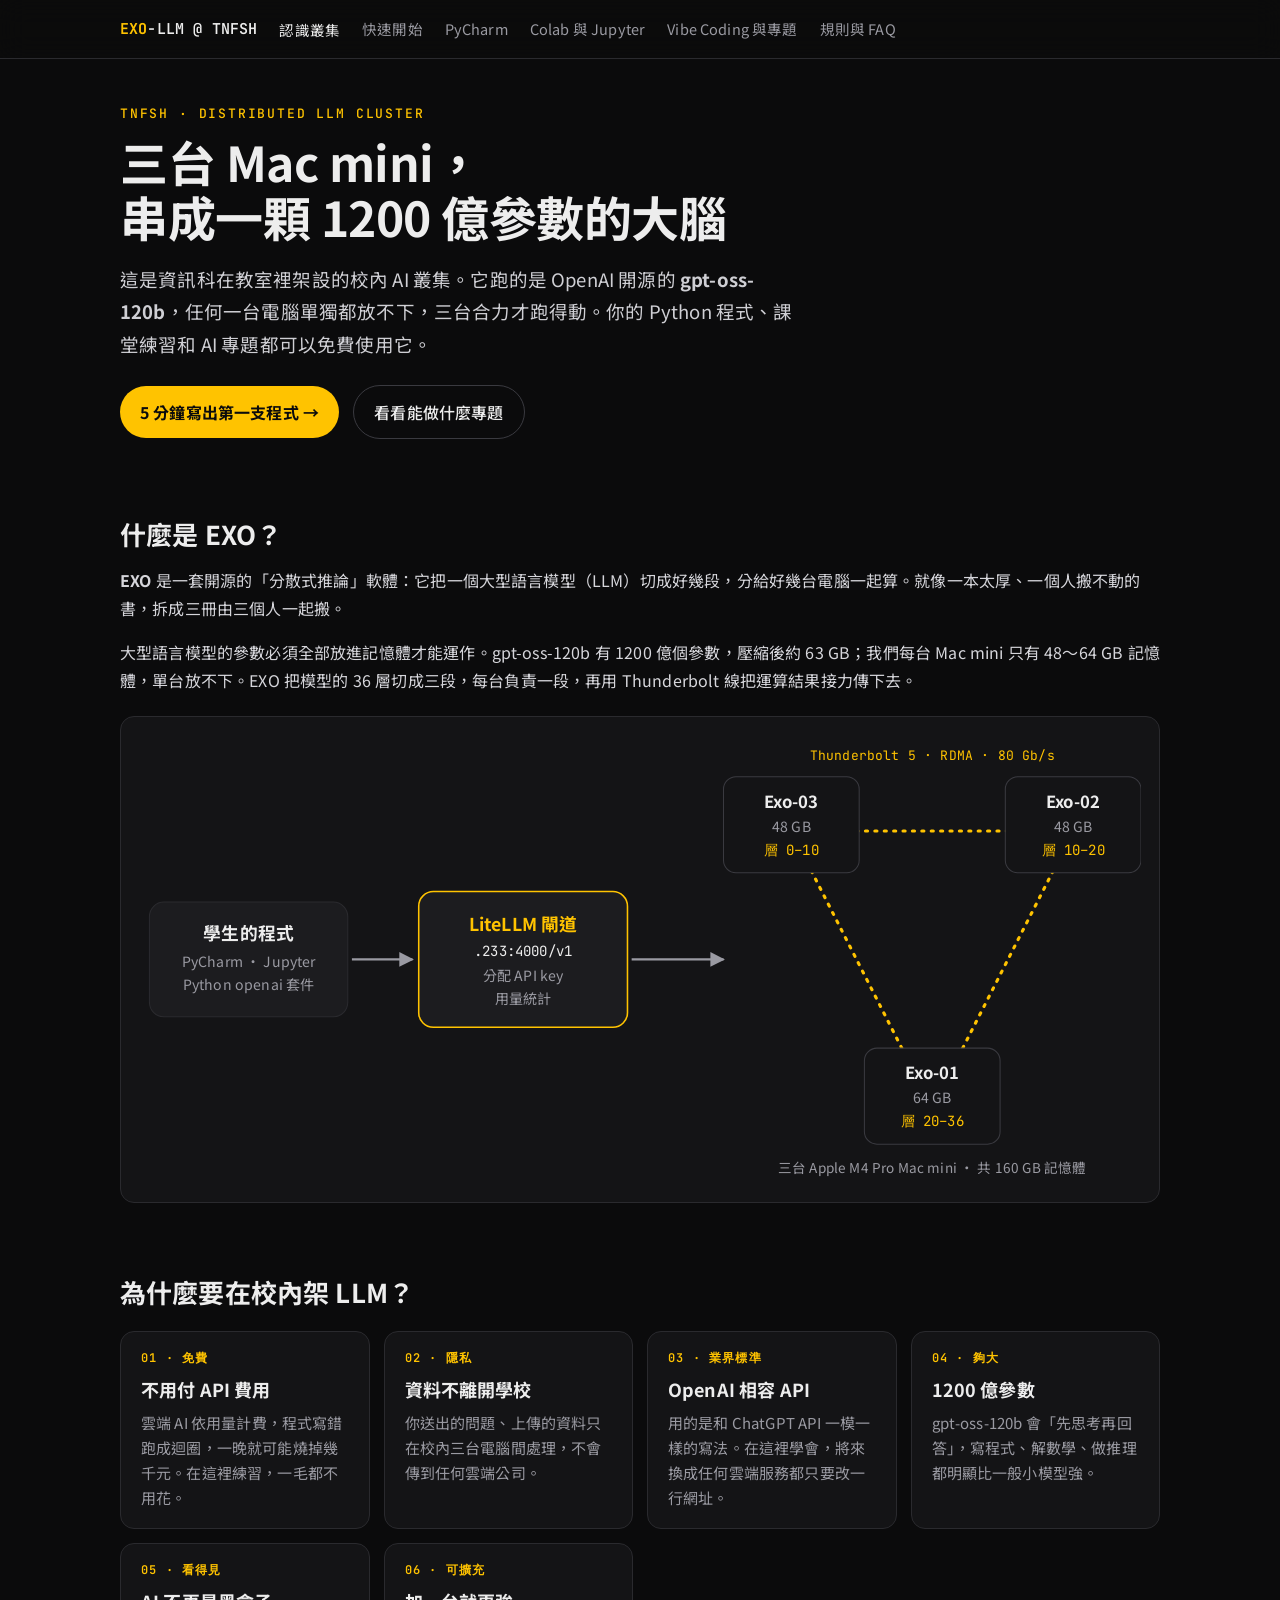
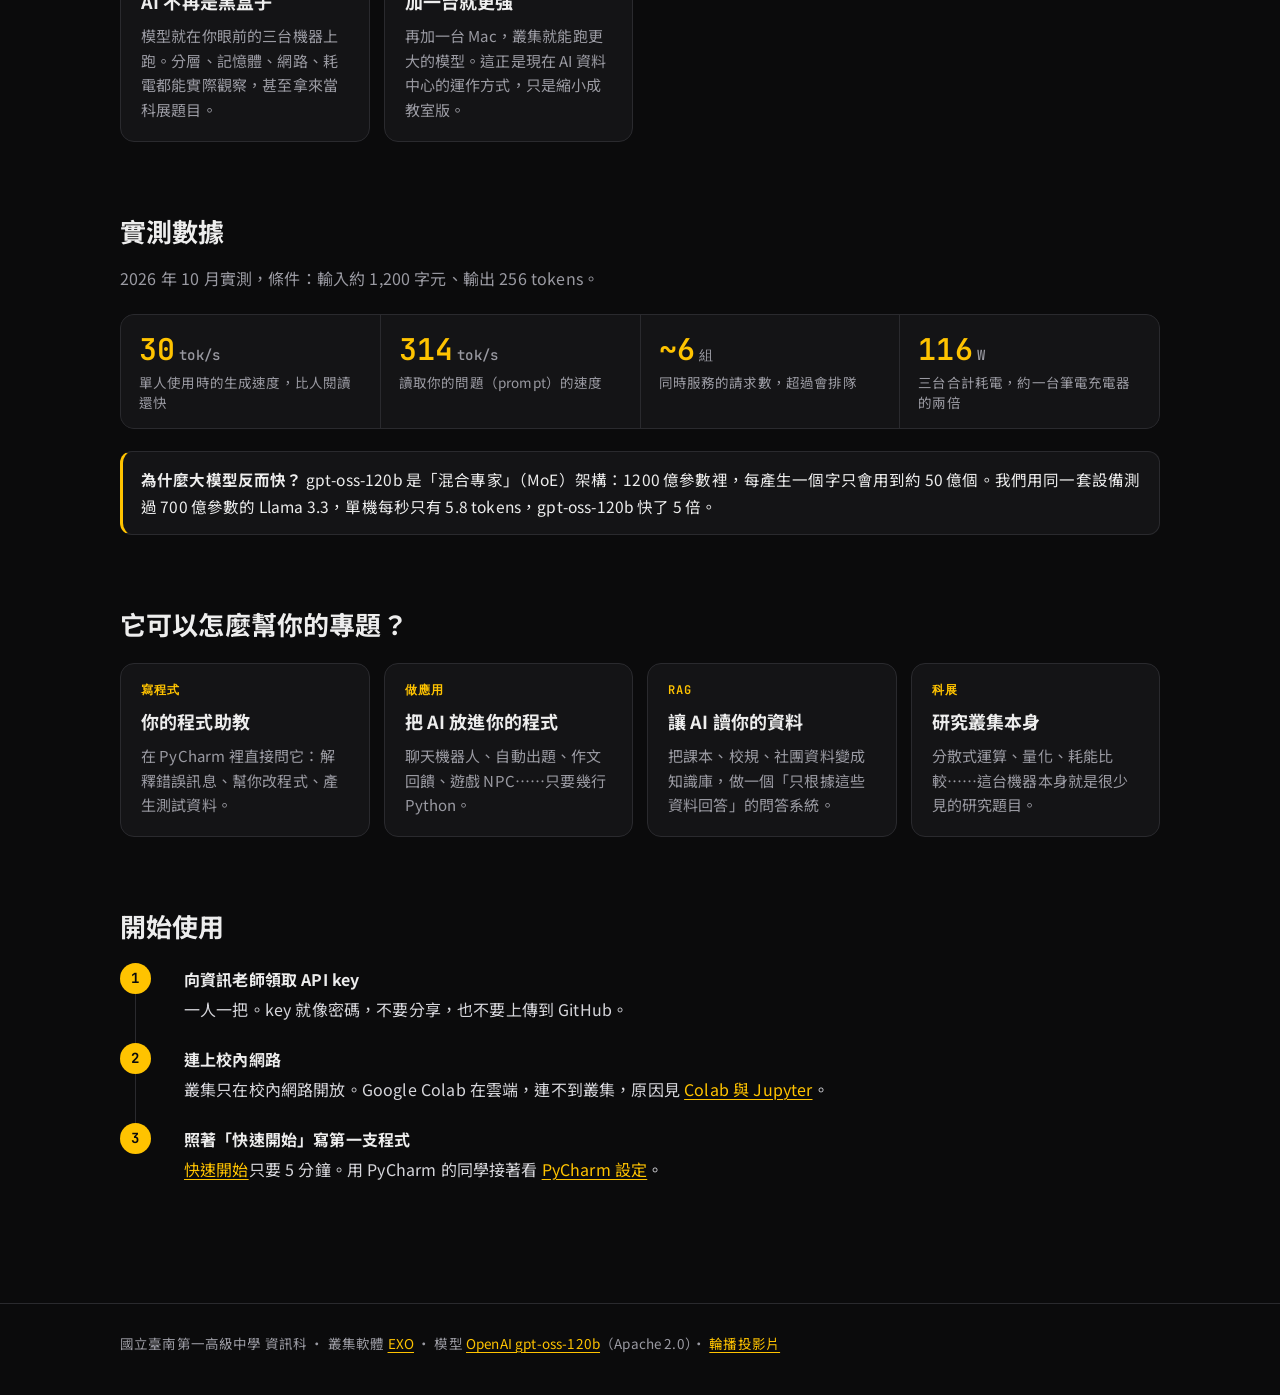
==== index.html @ 2a8bdf28 "改由 LiteLLM（192.168.16.233:4000）分配 key 與統計用量 Co-Authored-By: Claude Opus 5.5 <noreply@anthropic.com>" ====
<!doctype html>
<html lang="zh-Hant">
<head>
<meta charset="utf-8">
<meta name="viewport" content="width=device-width, initial-scale=1">
<title>TNFSH EXO-LLM</title>
<meta name="description" content="臺南一中校內 AI 叢集：三台 Mac mini 用 Thunderbolt 串成一顆 1200 億參數的大型語言模型，給 Python 與 AI 專題使用。">
<link rel="preconnect" href="https://fonts.googleapis.com">
<link rel="preconnect" href="https://fonts.gstatic.com" crossorigin>
<link href="https://fonts.googleapis.com/css2?family=JetBrains+Mono:wght@500;600&family=Noto+Sans+TC:wght@400;500;700&display=swap" rel="stylesheet">
<link rel="stylesheet" href="assets/site.css">
</head>
<body>
<nav class="nav"><div class="nav-in">
  <a class="brand" href="index.html"><b>EXO</b>-LLM @ TNFSH</a>
  <a class="l" href="index.html">認識叢集</a>
  <a class="l" href="start.html">快速開始</a>
  <a class="l" href="pycharm.html">PyCharm</a>
  <a class="l" href="colab.html">Colab 與 Jupyter</a>
  <a class="l" href="vibe.html">Vibe Coding 與專題</a>
  <a class="l" href="faq.html">規則與 FAQ</a>
</div></nav>

<main class="wrap wide">
  <div class="eyebrow">TNFSH · Distributed LLM Cluster</div>
  <h1>三台 Mac mini，<br>串成一顆 1200 億參數的大腦</h1>
  <p class="lead">這是資訊科在教室裡架設的校內 AI 叢集。它跑的是 OpenAI 開源的 <b>gpt-oss-120b</b>，任何一台電腦單獨都放不下，三台合力才跑得動。你的 Python 程式、課堂練習和 AI 專題都可以免費使用它。</p>
  <p>
    <a class="btn" href="start.html">5 分鐘寫出第一支程式 →</a>
    <a class="btn ghost" href="vibe.html">看看能做什麼專題</a>
  </p>

  <h2>什麼是 EXO？</h2>
  <p><b>EXO</b> 是一套開源的「分散式推論」軟體：它把一個大型語言模型（LLM）切成好幾段，分給好幾台電腦一起算。就像一本太厚、一個人搬不動的書，拆成三冊由三個人一起搬。</p>
  <p>大型語言模型的參數必須全部放進記憶體才能運作。gpt-oss-120b 有 1200 億個參數，壓縮後約 63 GB；我們每台 Mac mini 只有 48～64 GB 記憶體，單台放不下。EXO 把模型的 36 層切成三段，每台負責一段，再用 Thunderbolt 線把運算結果接力傳下去。</p>

  <div class="diagram" role="img" aria-label="架構圖：學生透過 LiteLLM 閘道連到三台以 Thunderbolt RDMA 互連的 Mac mini">
    <svg viewBox="0 0 960 430" xmlns="http://www.w3.org/2000/svg" font-family="Noto Sans TC, PingFang TC, sans-serif">
      <defs>
        <marker id="ar" viewBox="0 0 10 10" refX="9" refY="5" markerWidth="7" markerHeight="7" orient="auto"><path d="M0 0L10 5L0 10z" fill="#9a9aa2"/></marker>
      </defs>
      <!-- 學生 -->
      <rect x="10" y="160" width="190" height="110" rx="14" fill="#1c1c1f" stroke="#2a2a2e"/>
      <text x="105" y="196" text-anchor="middle" fill="#ededed" font-size="17" font-weight="700">學生的程式</text>
      <text x="105" y="222" text-anchor="middle" fill="#9a9aa2" font-size="13.5">PyCharm · Jupyter</text>
      <text x="105" y="244" text-anchor="middle" fill="#9a9aa2" font-size="13.5">Python openai 套件</text>
      <line x1="204" y1="215" x2="262" y2="215" stroke="#9a9aa2" stroke-width="2" marker-end="url(#ar)"/>
      <!-- 閘道 -->
      <rect x="268" y="150" width="200" height="130" rx="14" fill="#1c1c1f" stroke="#ffc300" stroke-width="1.5"/>
      <text x="368" y="188" text-anchor="middle" fill="#ffc300" font-size="17" font-weight="700">LiteLLM 閘道</text>
      <text x="368" y="212" text-anchor="middle" fill="#ededed" font-size="13.5" font-family="JetBrains Mono, monospace">.233:4000/v1</text>
      <text x="368" y="236" text-anchor="middle" fill="#9a9aa2" font-size="13.5">分配 API key</text>
      <text x="368" y="258" text-anchor="middle" fill="#9a9aa2" font-size="13.5">用量統計</text>
      <line x1="472" y1="215" x2="560" y2="215" stroke="#9a9aa2" stroke-width="2" marker-end="url(#ar)"/>
      <!-- Thunderbolt 三角 -->
      <g stroke="#ffc300" stroke-width="3" stroke-dasharray="2 7" stroke-linecap="round">
        <line x1="660" y1="92" x2="860" y2="92"/>
        <line x1="640" y1="122" x2="740" y2="318"/>
        <line x1="880" y1="122" x2="780" y2="318"/>
      </g>
      <text x="760" y="24" text-anchor="middle" fill="#ffc300" font-size="12.5" font-family="JetBrains Mono, monospace">Thunderbolt 5 · RDMA · 80 Gb/s</text>
      <!-- 節點 -->
      <g font-size="13.5">
        <rect x="560" y="40" width="130" height="92" rx="12" fill="#141416" stroke="#3a3a40"/>
        <text x="625" y="70" text-anchor="middle" fill="#ededed" font-size="16" font-weight="700">Exo-03</text>
        <text x="625" y="93" text-anchor="middle" fill="#9a9aa2">48 GB</text>
        <text x="625" y="115" text-anchor="middle" fill="#ffc300" font-family="JetBrains Mono, monospace">層 0–10</text>

        <rect x="830" y="40" width="130" height="92" rx="12" fill="#141416" stroke="#3a3a40"/>
        <text x="895" y="70" text-anchor="middle" fill="#ededed" font-size="16" font-weight="700">Exo-02</text>
        <text x="895" y="93" text-anchor="middle" fill="#9a9aa2">48 GB</text>
        <text x="895" y="115" text-anchor="middle" fill="#ffc300" font-family="JetBrains Mono, monospace">層 10–20</text>

        <rect x="695" y="300" width="130" height="92" rx="12" fill="#141416" stroke="#3a3a40"/>
        <text x="760" y="330" text-anchor="middle" fill="#ededed" font-size="16" font-weight="700">Exo-01</text>
        <text x="760" y="353" text-anchor="middle" fill="#9a9aa2">64 GB</text>
        <text x="760" y="375" text-anchor="middle" fill="#ffc300" font-family="JetBrains Mono, monospace">層 20–36</text>
      </g>
      <text x="760" y="420" text-anchor="middle" fill="#9a9aa2" font-size="13">三台 Apple M4 Pro Mac mini · 共 160 GB 記憶體</text>
    </svg>
  </div>

  <h2>為什麼要在校內架 LLM？</h2>
  <div class="grid">
    <div class="card"><div class="k">01 · 免費</div><h3>不用付 API 費用</h3><p>雲端 AI 依用量計費，程式寫錯跑成迴圈，一晚就可能燒掉幾千元。在這裡練習，一毛都不用花。</p></div>
    <div class="card"><div class="k">02 · 隱私</div><h3>資料不離開學校</h3><p>你送出的問題、上傳的資料只在校內三台電腦間處理，不會傳到任何雲端公司。</p></div>
    <div class="card"><div class="k">03 · 業界標準</div><h3>OpenAI 相容 API</h3><p>用的是和 ChatGPT API 一模一樣的寫法。在這裡學會，將來換成任何雲端服務都只要改一行網址。</p></div>
    <div class="card"><div class="k">04 · 夠大</div><h3>1200 億參數</h3><p>gpt-oss-120b 會「先思考再回答」，寫程式、解數學、做推理都明顯比一般小模型強。</p></div>
    <div class="card"><div class="k">05 · 看得見</div><h3>AI 不再是黑盒子</h3><p>模型就在你眼前的三台機器上跑。分層、記憶體、網路、耗電都能實際觀察，甚至拿來當科展題目。</p></div>
    <div class="card"><div class="k">06 · 可擴充</div><h3>加一台就更強</h3><p>再加一台 Mac，叢集就能跑更大的模型。這正是現在 AI 資料中心的運作方式，只是縮小成教室版。</p></div>
  </div>

  <h2>實測數據</h2>
  <p class="muted">2026 年 10 月實測，條件：輸入約 1,200 字元、輸出 256 tokens。</p>
  <div class="stats">
    <div class="stat"><div class="v">30<small>tok/s</small></div><div class="d">單人使用時的生成速度，比人閱讀還快</div></div>
    <div class="stat"><div class="v">314<small>tok/s</small></div><div class="d">讀取你的問題（prompt）的速度</div></div>
    <div class="stat"><div class="v">~6<small>組</small></div><div class="d">同時服務的請求數，超過會排隊</div></div>
    <div class="stat"><div class="v">116<small>W</small></div><div class="d">三台合計耗電，約一台筆電充電器的兩倍</div></div>
  </div>
  <div class="note"><b>為什麼大模型反而快？</b> gpt-oss-120b 是「混合專家」（MoE）架構：1200 億參數裡，每產生一個字只會用到約 50 億個。我們用同一套設備測過 700 億參數的 Llama 3.3，單機每秒只有 5.8 tokens，gpt-oss-120b 快了 5 倍。</div>

  <h2>它可以怎麼幫你的專題？</h2>
  <div class="grid">
    <a class="card" href="vibe.html#coding"><div class="k">寫程式</div><h3>你的程式助教</h3><p>在 PyCharm 裡直接問它：解釋錯誤訊息、幫你改程式、產生測試資料。</p></a>
    <a class="card" href="vibe.html#app"><div class="k">做應用</div><h3>把 AI 放進你的程式</h3><p>聊天機器人、自動出題、作文回饋、遊戲 NPC……只要幾行 Python。</p></a>
    <a class="card" href="vibe.html#rag"><div class="k">RAG</div><h3>讓 AI 讀你的資料</h3><p>把課本、校規、社團資料變成知識庫，做一個「只根據這些資料回答」的問答系統。</p></a>
    <a class="card" href="vibe.html#research"><div class="k">科展</div><h3>研究叢集本身</h3><p>分散式運算、量化、耗能比較……這台機器本身就是很少見的研究題目。</p></a>
  </div>

  <h2>開始使用</h2>
  <ol class="steps">
    <li><b>向資訊老師領取 API key</b>一人一把。key 就像密碼，不要分享，也不要上傳到 GitHub。</li>
    <li><b>連上校內網路</b>叢集只在校內網路開放。Google Colab 在雲端，連不到叢集，原因見 <a href="colab.html">Colab 與 Jupyter</a>。</li>
    <li><b>照著「快速開始」寫第一支程式</b><a href="start.html">快速開始</a>只要 5 分鐘。用 PyCharm 的同學接著看 <a href="pycharm.html">PyCharm 設定</a>。</li>
  </ol>
</main>

<footer><div class="wrap wide">國立臺南第一高級中學 資訊科 · 叢集軟體 <a href="https://github.com/exo-explore/exo">EXO</a> · 模型 <a href="https://huggingface.co/openai/gpt-oss-120b">OpenAI gpt-oss-120b</a>（Apache 2.0）· <a href="slides.html">輪播投影片</a></div></footer>
<script src="assets/site.js"></script>
</body>
</html>
---- assets/site.css ----
/* TNFSH EXO-LLM 教學網站 — 黑底黃光，呼應 EXO 介面 */
:root {
  color-scheme: dark;
  --bg: #0b0b0c;
  --surface: #141416;
  --raised: #1c1c1f;
  --line: #2a2a2e;
  --text: #ededed;
  --muted: #9a9aa2;
  --accent: #ffc300;
  --accent-ink: #0b0b0c;
  --accent-soft: rgba(255, 195, 0, .12);
  --ok: #5ad17a;
  --warn: #ff7a59;
  --mono: "JetBrains Mono", ui-monospace, "SF Mono", Menlo, Consolas, monospace;
  --sans: "Noto Sans TC", -apple-system, "PingFang TC", "Microsoft JhengHei", system-ui, sans-serif;
  --radius: 14px;
}
* { box-sizing: border-box; }
html { scroll-behavior: smooth; }
body {
  margin: 0; background: var(--bg); color: var(--text);
  font: 16px/1.75 var(--sans); letter-spacing: .01em;
  -webkit-font-smoothing: antialiased;
}
a { color: var(--accent); text-decoration-thickness: 1px; text-underline-offset: 3px; }
a:hover { text-decoration-thickness: 2px; }

/* 頂部導覽 */
.nav {
  position: sticky; top: 0; z-index: 10;
  background: rgba(11, 11, 12, .82); backdrop-filter: blur(14px);
  border-bottom: 1px solid var(--line);
}
.nav-in {
  max-width: 1080px; margin: 0 auto; padding: 0 20px;
  display: flex; align-items: center; gap: 22px; height: 58px; overflow-x: auto;
}
.brand { font: 600 15px/1 var(--mono); color: var(--text); text-decoration: none; white-space: nowrap; }
.brand b { color: var(--accent); }
.nav-in a.l { color: var(--muted); text-decoration: none; font-size: 14.5px; white-space: nowrap; }
.nav-in a.l:hover, .nav-in a.l[aria-current] { color: var(--text); }
.nav-in a.l[aria-current] { box-shadow: inset 0 -2px 0 var(--accent); padding-bottom: 17px; margin-bottom: -19px; }

.wrap { max-width: 860px; margin: 0 auto; padding: 48px 20px 96px; }
.wide { max-width: 1080px; }

/* 標題 */
.eyebrow { font: 500 13px/1 var(--mono); color: var(--accent); letter-spacing: .14em; text-transform: uppercase; }
h1 { font-size: clamp(32px, 5vw, 48px); line-height: 1.15; margin: 14px 0 16px; letter-spacing: -.01em; font-weight: 700; }
h2 { font-size: 26px; line-height: 1.3; margin: 64px 0 14px; padding-top: 8px; }
h3 { font-size: 19px; margin: 32px 0 8px; }
.lead { font-size: 18.5px; color: #cfcfd4; max-width: 680px; }
p, li { color: #d6d6db; }
.muted { color: var(--muted); }
hr { border: 0; border-top: 1px solid var(--line); margin: 56px 0; }

/* 卡片格 */
.grid { display: grid; gap: 14px; grid-template-columns: repeat(auto-fit, minmax(230px, 1fr)); margin: 22px 0; }
.card {
  background: var(--surface); border: 1px solid var(--line); border-radius: var(--radius);
  padding: 20px 20px 18px; text-decoration: none; color: inherit; display: block;
}
a.card:hover { border-color: #3a3a40; background: var(--raised); }
.card .k { font: 600 12px/1 var(--mono); color: var(--accent); letter-spacing: .1em; }
.card h3 { margin: 10px 0 6px; font-size: 18px; color: var(--text); }
.card p { margin: 0; font-size: 15px; color: var(--muted); line-height: 1.65; }

/* 數據 */
.stats { display: grid; grid-template-columns: repeat(auto-fit, minmax(150px, 1fr)); gap: 1px; background: var(--line);
  border: 1px solid var(--line); border-radius: var(--radius); overflow: hidden; margin: 22px 0; }
.stat { background: var(--surface); padding: 18px 18px 16px; }
.stat .v { font: 600 30px/1.1 var(--mono); color: var(--accent); }
.stat .v small { font-size: 14px; color: var(--muted); font-weight: 500; margin-left: 4px; }
.stat .d { font-size: 13.5px; color: var(--muted); margin-top: 6px; line-height: 1.5; }

/* 程式碼 */
pre, code { font-family: var(--mono); }
code { font-size: .9em; background: var(--raised); padding: 2px 6px; border-radius: 6px; color: #f4e3a6; }
pre {
  position: relative; background: #101012; border: 1px solid var(--line); border-radius: 12px;
  padding: 18px 18px; overflow-x: auto; font-size: 14px; line-height: 1.65; margin: 14px 0 20px;
}
pre code { background: none; padding: 0; color: #e6e6e6; font-size: inherit; }
pre .c { color: #7d7d86; }
pre .s { color: #ffd65c; }
pre .k { color: #ff9f6b; }
.copy {
  position: absolute; top: 10px; right: 10px; font: 500 12px/1 var(--sans);
  background: var(--raised); color: var(--muted); border: 1px solid var(--line); border-radius: 8px;
  padding: 7px 10px; cursor: pointer;
}
.copy:hover { color: var(--text); }
.file { font: 500 12.5px/1 var(--mono); color: var(--muted); margin: 18px 0 -6px; }

/* 提示框 */
.note, .warn, .tip {
  border-radius: 12px; padding: 14px 16px 14px 18px; margin: 18px 0; font-size: 15.5px;
  border: 1px solid var(--line); background: var(--surface); border-left: 3px solid var(--accent);
}
.warn { border-left-color: var(--warn); }
.tip { border-left-color: var(--ok); }
.note > :first-child, .warn > :first-child, .tip > :first-child { margin-top: 0; }
.note > :last-child, .warn > :last-child, .tip > :last-child { margin-bottom: 0; }
.note b:first-child, .warn b:first-child, .tip b:first-child { color: var(--text); }

/* 步驟 */
ol.steps { counter-reset: s; list-style: none; padding: 0; margin: 20px 0; }
ol.steps > li { counter-increment: s; position: relative; padding: 2px 0 20px 48px; border-left: 1px solid var(--line); margin-left: 15px; }
ol.steps > li:last-child { border-left-color: transparent; padding-bottom: 4px; }
ol.steps > li::before {
  content: counter(s); position: absolute; left: -16px; top: 0; width: 31px; height: 31px; border-radius: 50%;
  background: var(--accent); color: var(--accent-ink); font: 700 14px/31px var(--mono); text-align: center;
}
ol.steps > li > b:first-child { color: var(--text); display: block; margin-bottom: 2px; }

/* 表格 */
table { width: 100%; border-collapse: collapse; margin: 16px 0 22px; font-size: 15px; }
th, td { text-align: left; padding: 10px 12px; border-bottom: 1px solid var(--line); vertical-align: top; }
th { color: var(--muted); font-weight: 500; font-size: 13.5px; }
td code { white-space: nowrap; }
.tbl { overflow-x: auto; }

/* 架構圖 */
.diagram { background: var(--surface); border: 1px solid var(--line); border-radius: var(--radius); padding: 18px; margin: 22px 0; }
.diagram svg { width: 100%; height: auto; display: block; }

.btn {
  display: inline-block; background: var(--accent); color: var(--accent-ink); font-weight: 700;
  padding: 12px 20px; border-radius: 999px; text-decoration: none; margin: 6px 10px 6px 0;
}
.btn.ghost { background: transparent; color: var(--text); border: 1px solid #3a3a40; font-weight: 500; }
.btn:hover { text-decoration: none; filter: brightness(1.05); }

footer { border-top: 1px solid var(--line); color: var(--muted); font-size: 13.5px; }
footer .wrap { padding: 28px 20px 40px; }

@media (max-width: 640px) {
  .wrap { padding: 32px 16px 72px; }
  h2 { margin-top: 48px; font-size: 23px; }
  pre { font-size: 13px; padding: 14px; }
}
@media (prefers-reduced-motion: reduce) { html { scroll-behavior: auto; } }
[id] { scroll-margin-top: 76px; }
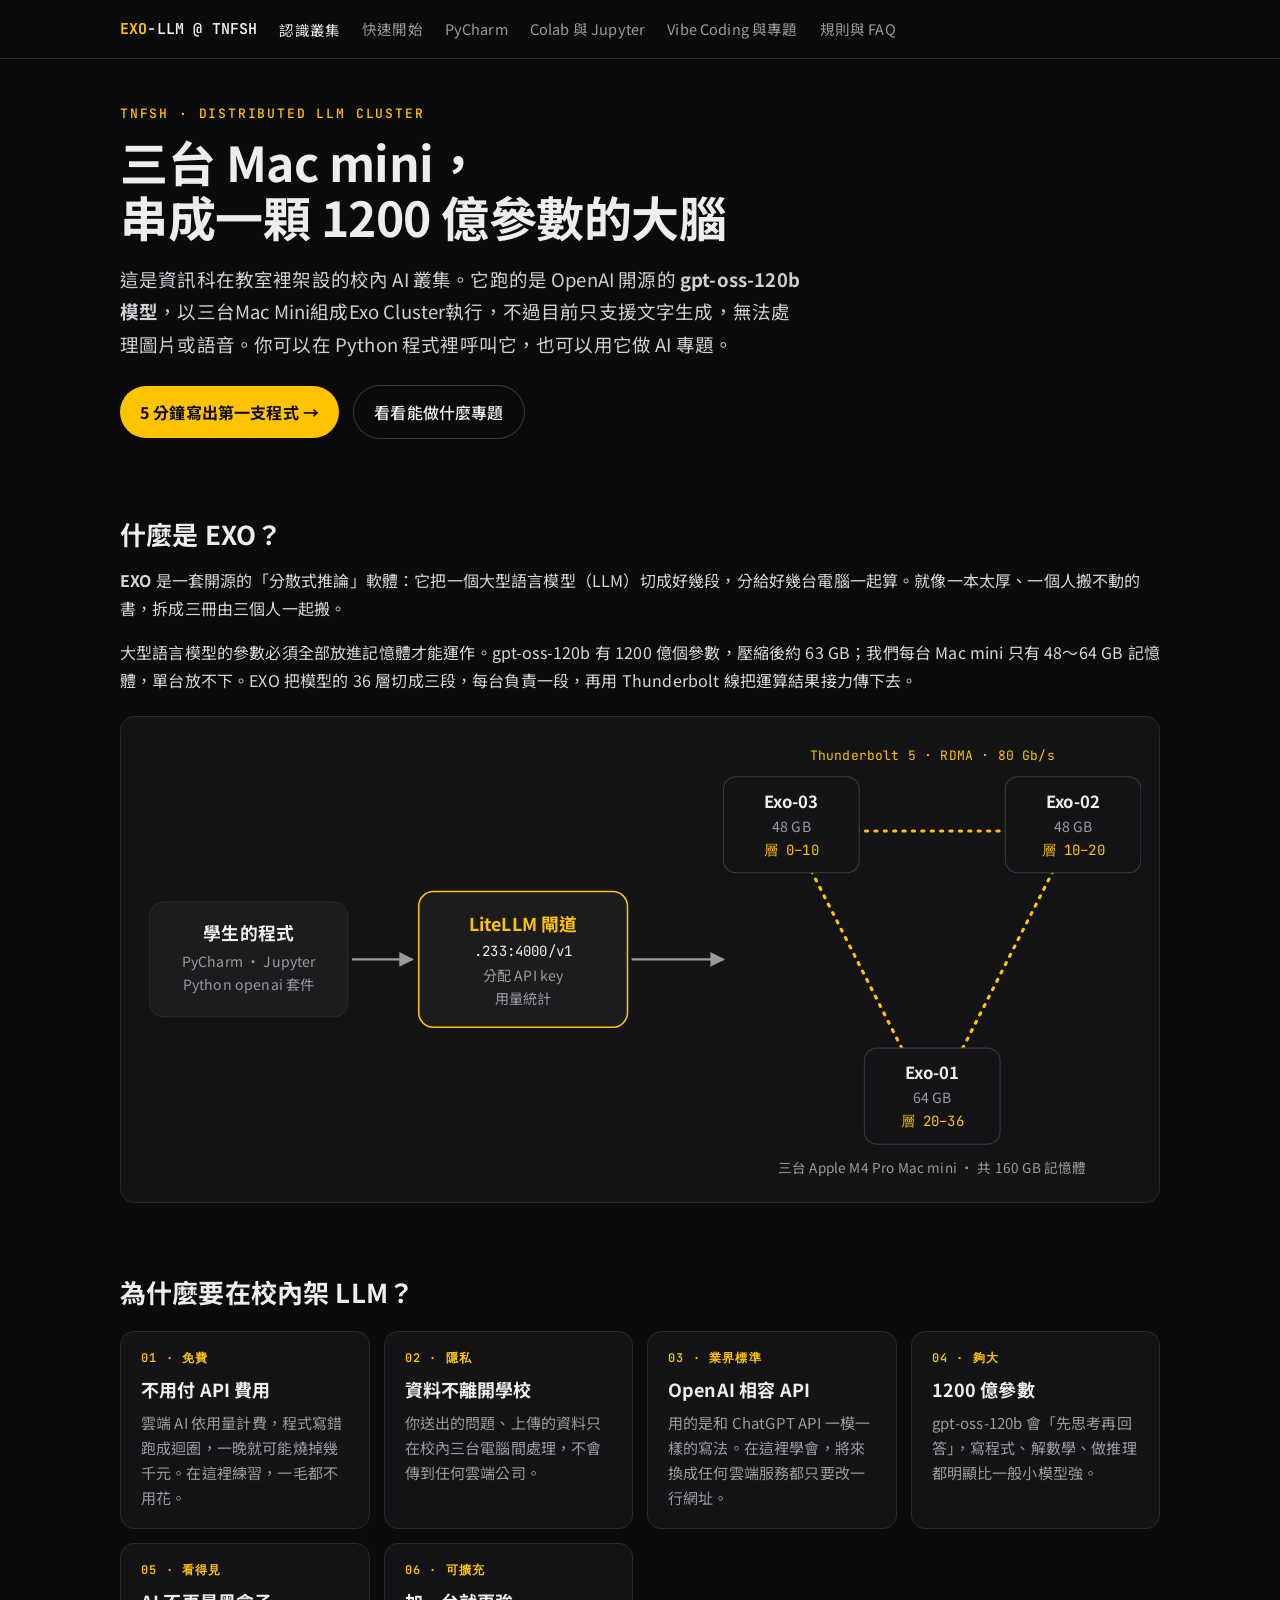
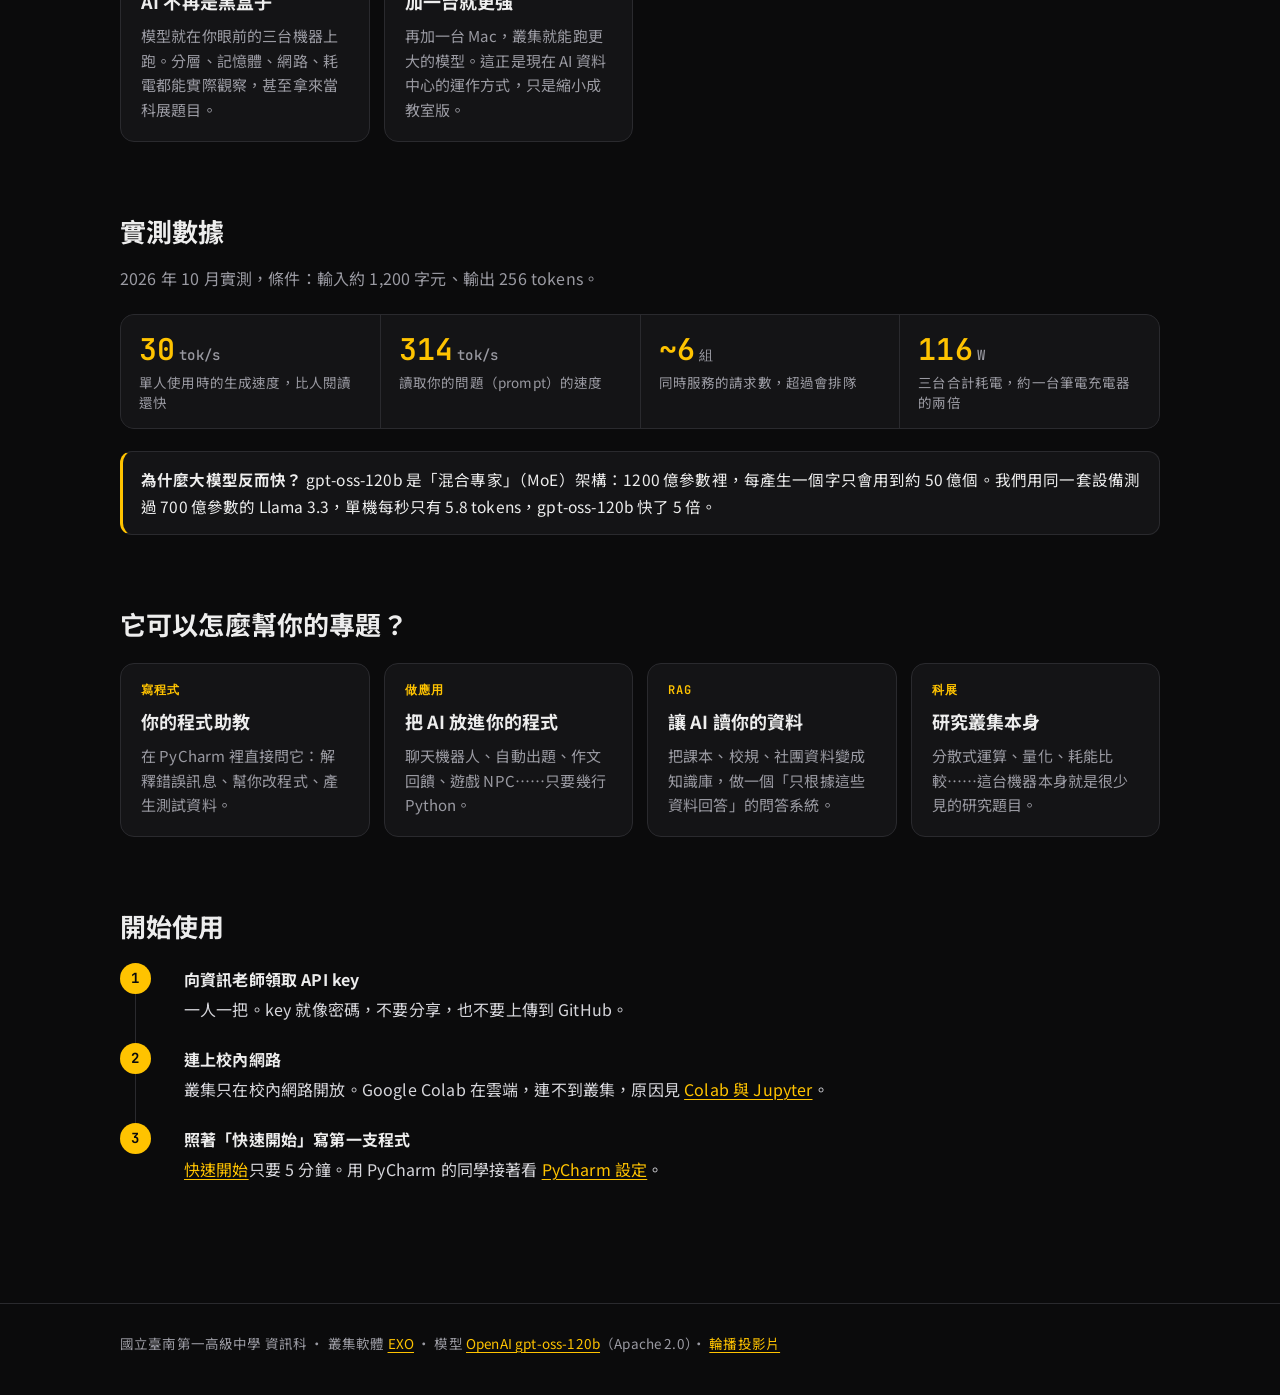
==== commit 3cc2c7f7: "首頁說明改為目前只支援文字生成；輪播每頁右上角加小 QR code Co-Authored-By: Claude Opus 5.5 <noreply@anthropic.com>" ====
--- a/index.html
+++ b/index.html
@@ -24,7 +24,7 @@
 <main class="wrap wide">
   <div class="eyebrow">TNFSH · Distributed LLM Cluster</div>
   <h1>三台 Mac mini，<br>串成一顆 1200 億參數的大腦</h1>
-  <p class="lead">這是資訊科在教室裡架設的校內 AI 叢集。它跑的是 OpenAI 開源的 <b>gpt-oss-120b</b>，任何一台電腦單獨都放不下，三台合力才跑得動。你的 Python 程式、課堂練習和 AI 專題都可以免費使用它。</p>
+  <p class="lead">這是資訊科在教室裡架設的校內 AI 叢集。它跑的是 OpenAI 開源的 <b>gpt-oss-120b模型</b>，以三台Mac Mini組成Exo Cluster執行，不過目前只支援文字生成，無法處理圖片或語音。你可以在 Python 程式裡呼叫它，也可以用它做 AI 專題。</p>
   <p>
     <a class="btn" href="start.html">5 分鐘寫出第一支程式 →</a>
     <a class="btn ghost" href="vibe.html">看看能做什麼專題</a>
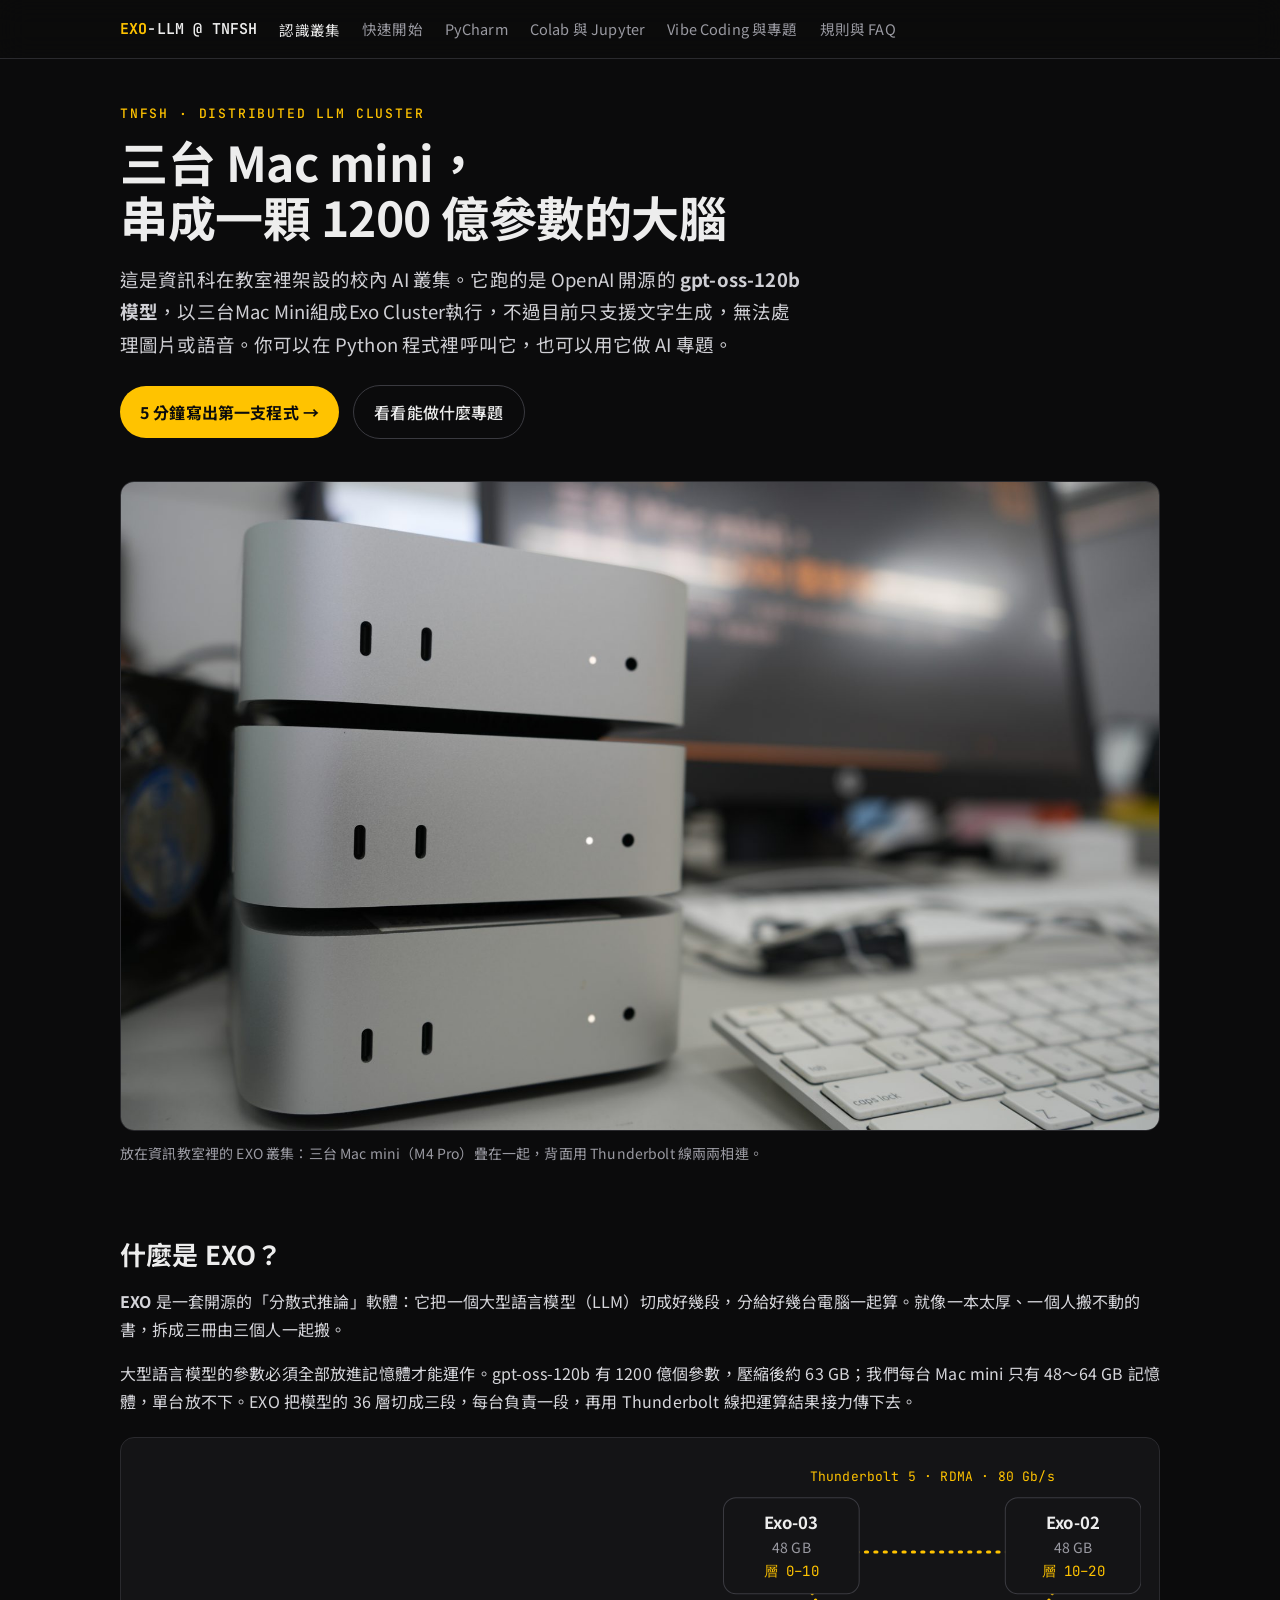
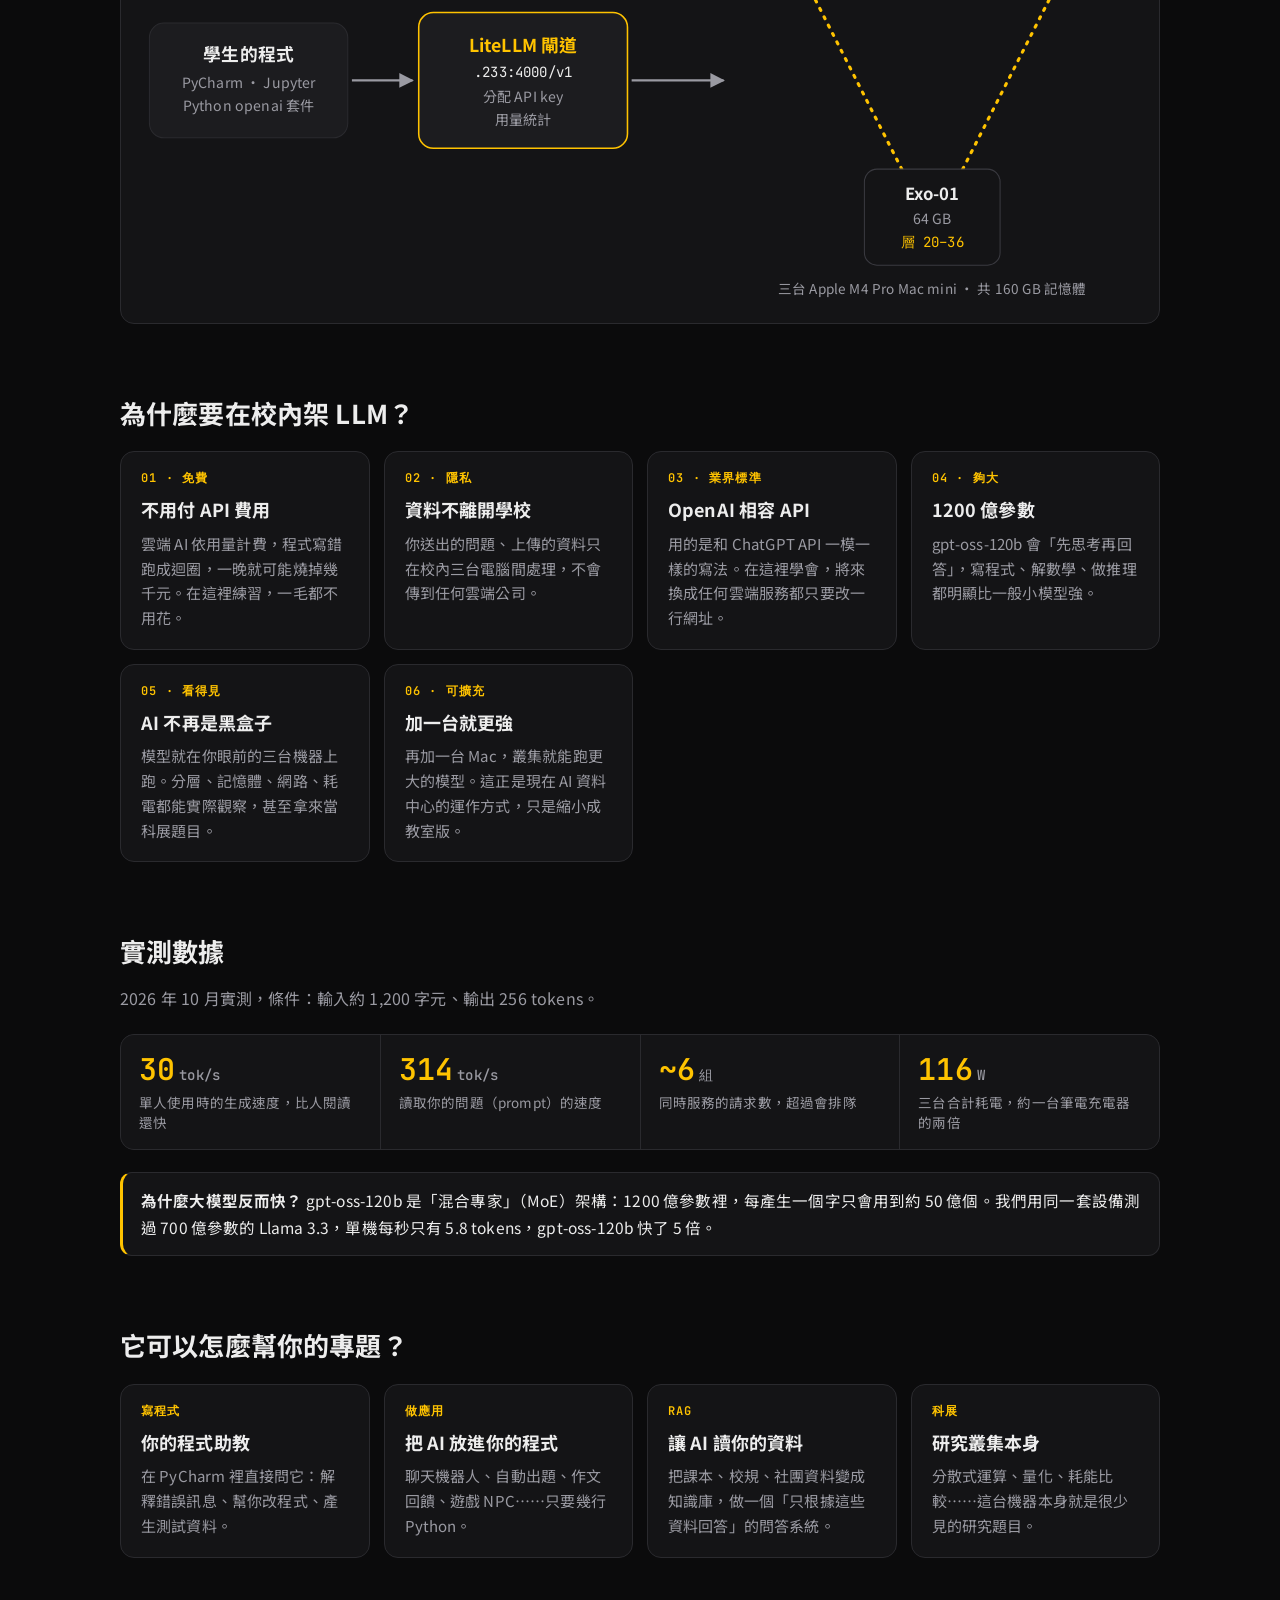
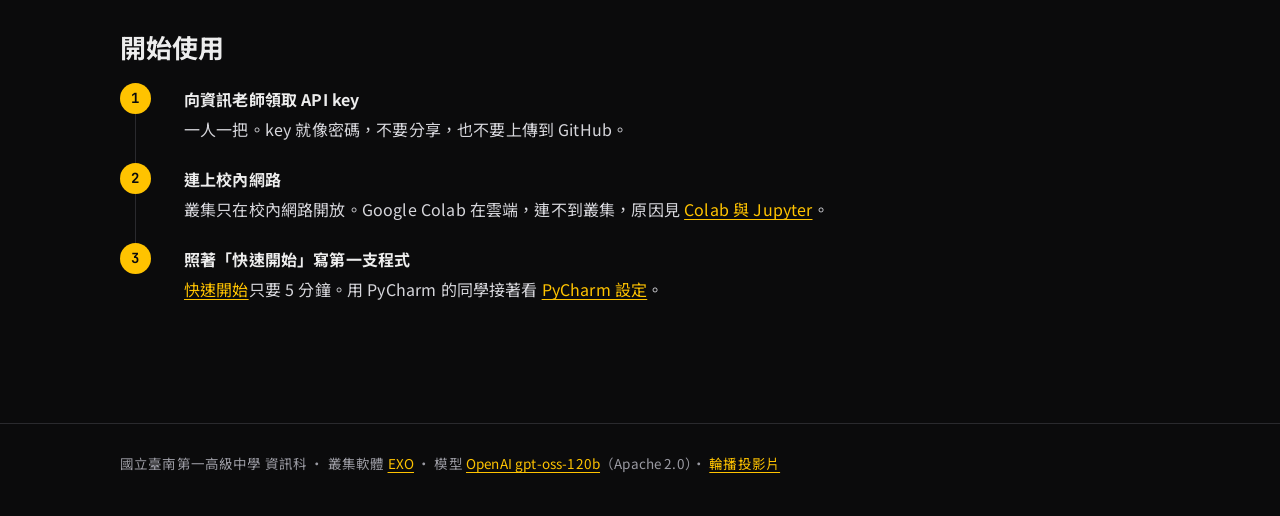
==== commit 0c99519a: "加入叢集實體照片：首頁主視覺與輪播第一頁 Co-Authored-By: Claude Opus 5.5 <noreply@anthropic.com>" ====
--- a/index.html
+++ b/index.html
@@ -29,6 +29,11 @@
     <a class="btn" href="start.html">5 分鐘寫出第一支程式 →</a>
     <a class="btn ghost" href="vibe.html">看看能做什麼專題</a>
   </p>
+
+  <figure class="photo">
+    <img src="assets/exo-cluster.jpg" width="1800" height="1200" alt="三台銀色 Mac mini 疊在一起，前方電源燈亮著，後方是顯示器與鍵盤">
+    <figcaption>放在資訊教室裡的 EXO 叢集：三台 Mac mini（M4 Pro）疊在一起，背面用 Thunderbolt 線兩兩相連。</figcaption>
+  </figure>
 
   <h2>什麼是 EXO？</h2>
   <p><b>EXO</b> 是一套開源的「分散式推論」軟體：它把一個大型語言模型（LLM）切成好幾段，分給好幾台電腦一起算。就像一本太厚、一個人搬不動的書，拆成三冊由三個人一起搬。</p>
--- a/assets/site.css
+++ b/assets/site.css
@@ -121,6 +121,11 @@
 td code { white-space: nowrap; }
 .tbl { overflow-x: auto; }
 
+/* 照片 */
+.photo { margin: 36px 0 8px; }
+.photo img { width: 100%; height: auto; display: block; border-radius: var(--radius); border: 1px solid var(--line); aspect-ratio: 16 / 10; object-fit: cover; object-position: 50% 80%; }
+.photo figcaption { color: var(--muted); font-size: 14px; margin-top: 10px; }
+
 /* 架構圖 */
 .diagram { background: var(--surface); border: 1px solid var(--line); border-radius: var(--radius); padding: 18px; margin: 22px 0; }
 .diagram svg { width: 100%; height: auto; display: block; }
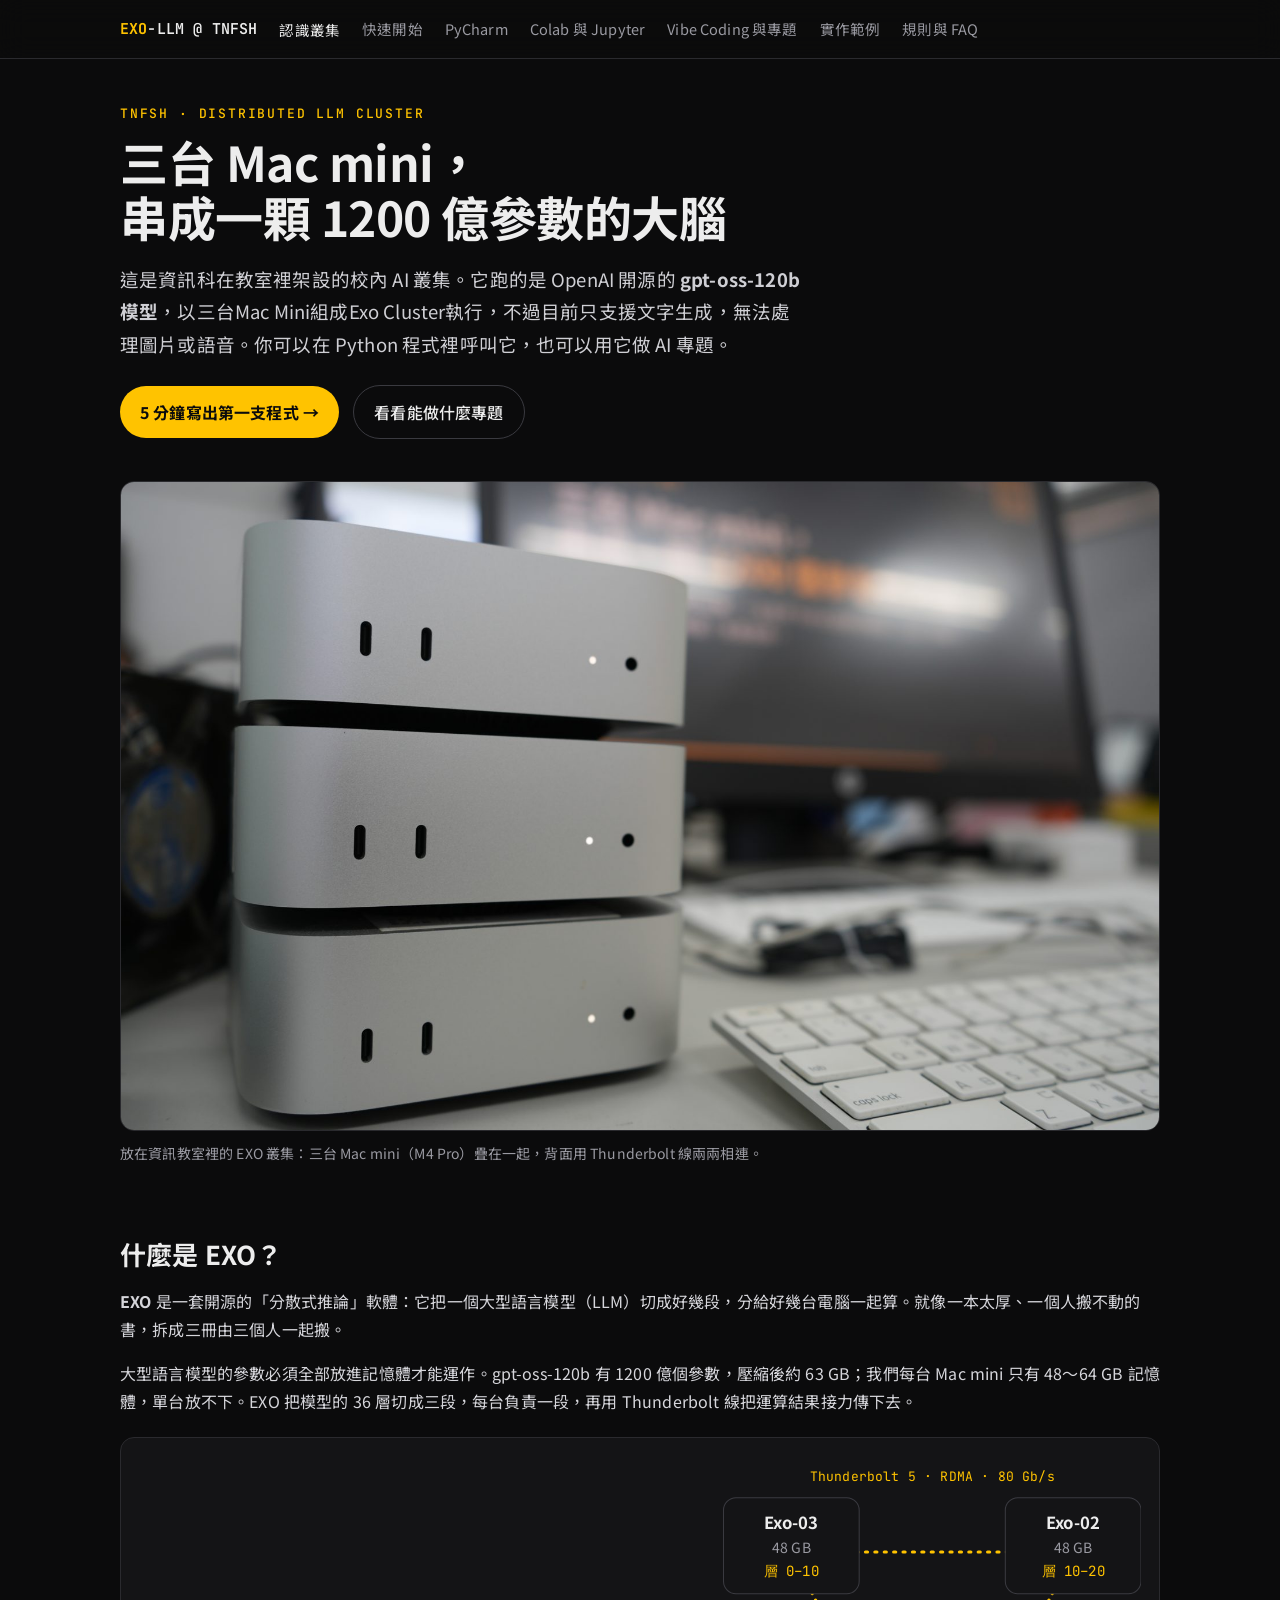
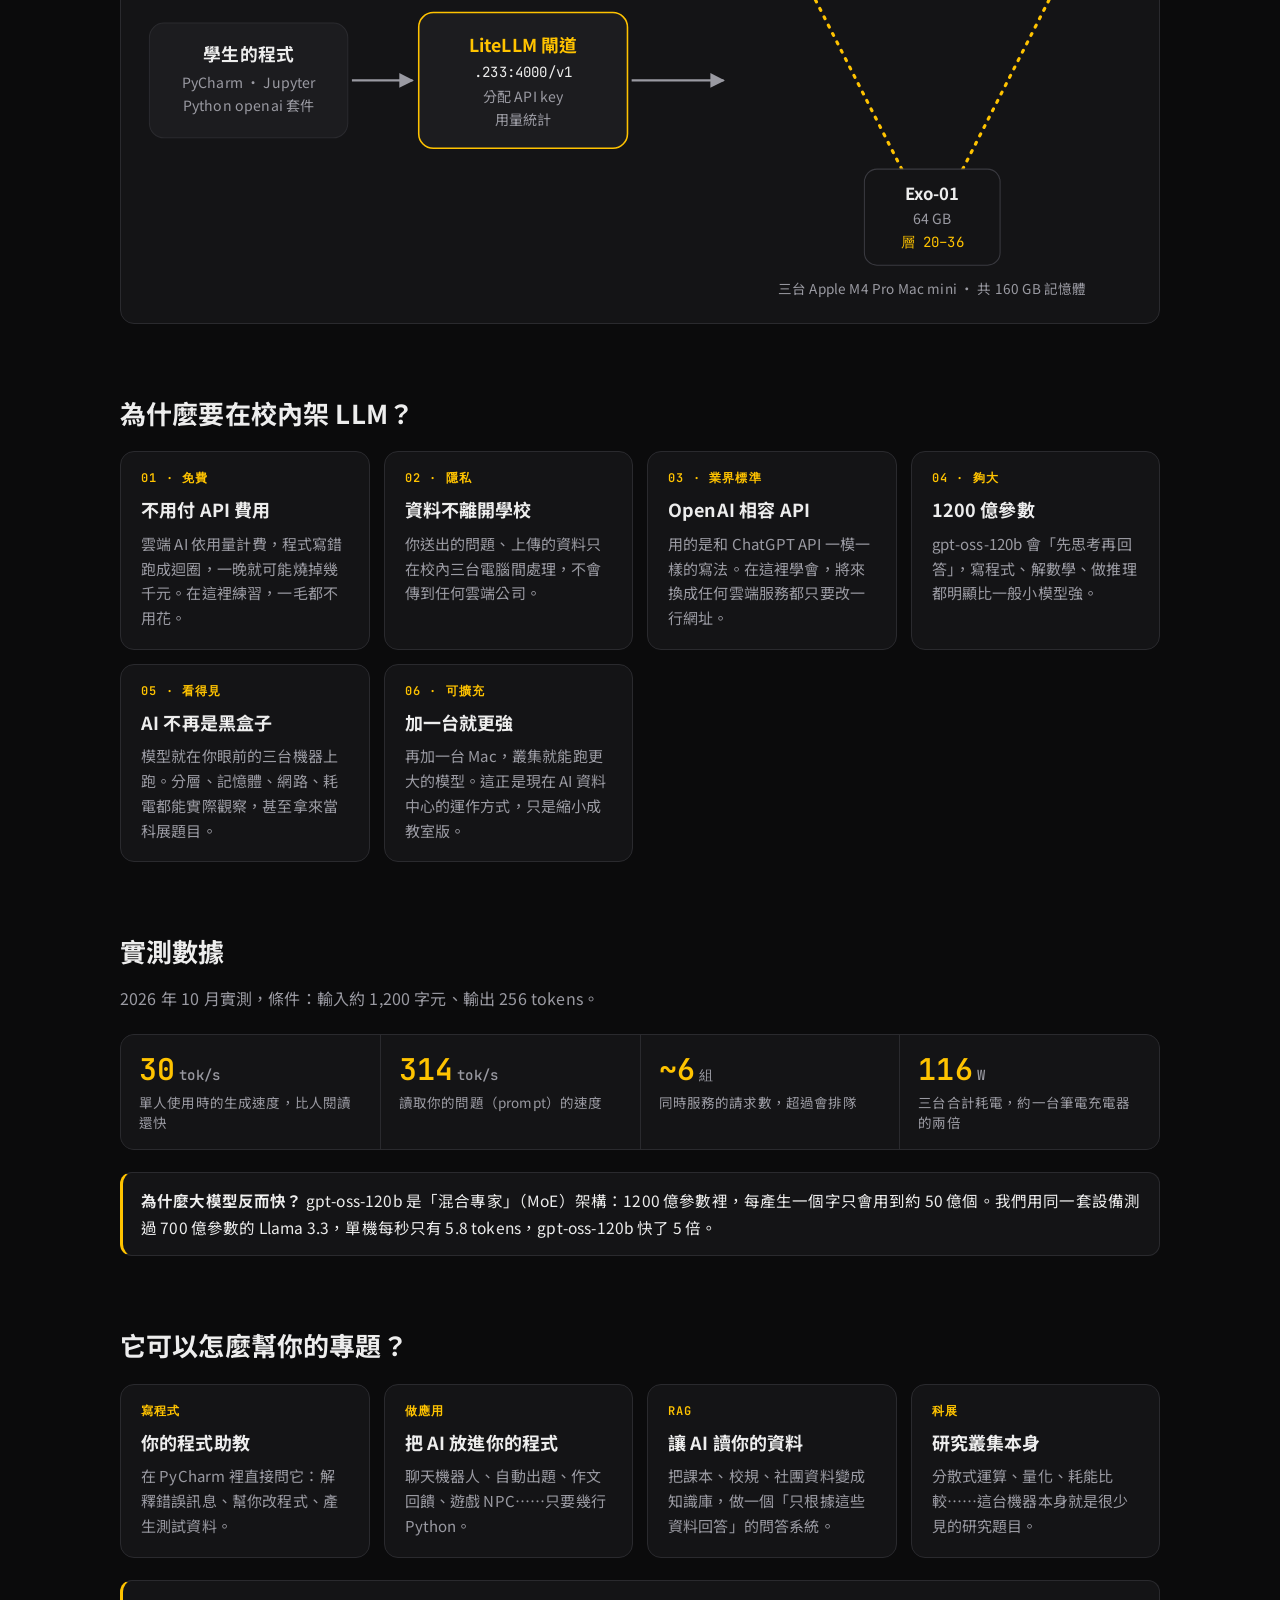
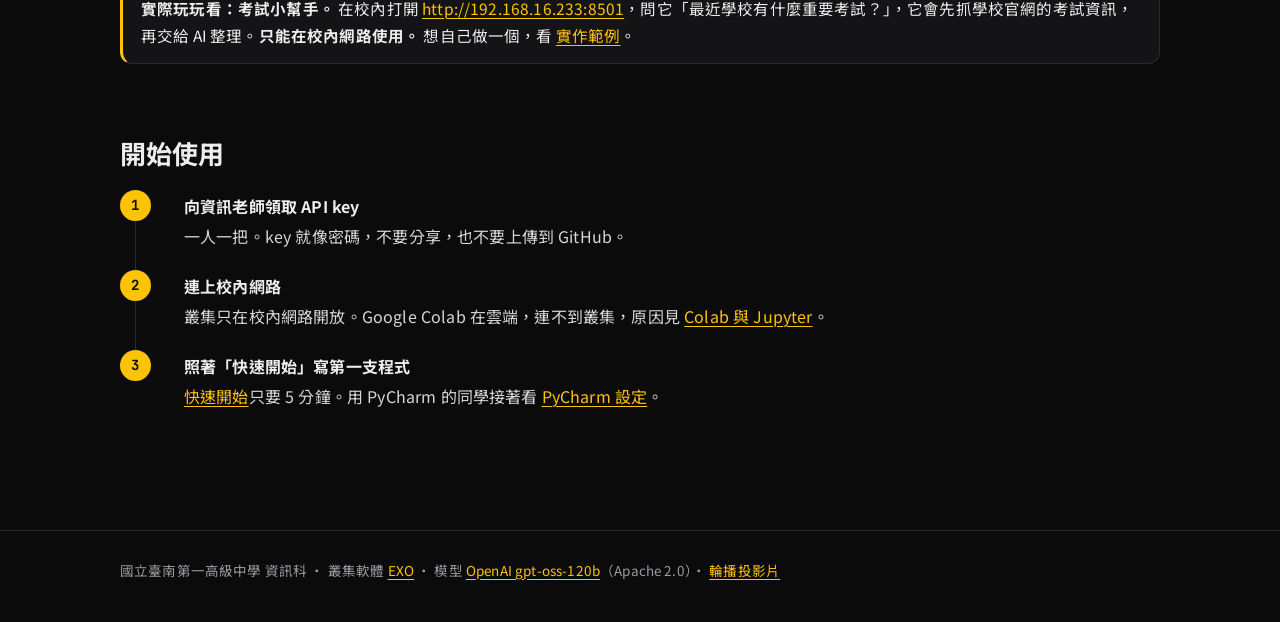
==== commit 13e8afdc: "新增實作範例「考試小幫手」：Streamlit 範例程式、教學頁、輪播與首頁連結 - examples/exam_bot：抓官網考試資訊交給 gpt-oss-120b 整理，key 存在 .strea" ====
--- a/index.html
+++ b/index.html
@@ -18,6 +18,7 @@
   <a class="l" href="pycharm.html">PyCharm</a>
   <a class="l" href="colab.html">Colab 與 Jupyter</a>
   <a class="l" href="vibe.html">Vibe Coding 與專題</a>
+  <a class="l" href="exambot.html">實作範例</a>
   <a class="l" href="faq.html">規則與 FAQ</a>
 </div></nav>
 
@@ -112,6 +113,7 @@
     <a class="card" href="vibe.html#rag"><div class="k">RAG</div><h3>讓 AI 讀你的資料</h3><p>把課本、校規、社團資料變成知識庫，做一個「只根據這些資料回答」的問答系統。</p></a>
     <a class="card" href="vibe.html#research"><div class="k">科展</div><h3>研究叢集本身</h3><p>分散式運算、量化、耗能比較……這台機器本身就是很少見的研究題目。</p></a>
   </div>
+  <div class="note"><b>實際玩玩看：考試小幫手。</b> 在校內打開 <a href="http://192.168.16.233:8501">http://192.168.16.233:8501</a>，問它「最近學校有什麼重要考試？」，它會先抓學校官網的考試資訊，再交給 AI 整理。<b>只能在校內網路使用。</b> 想自己做一個，看 <a href="exambot.html">實作範例</a>。</div>
 
   <h2>開始使用</h2>
   <ol class="steps">
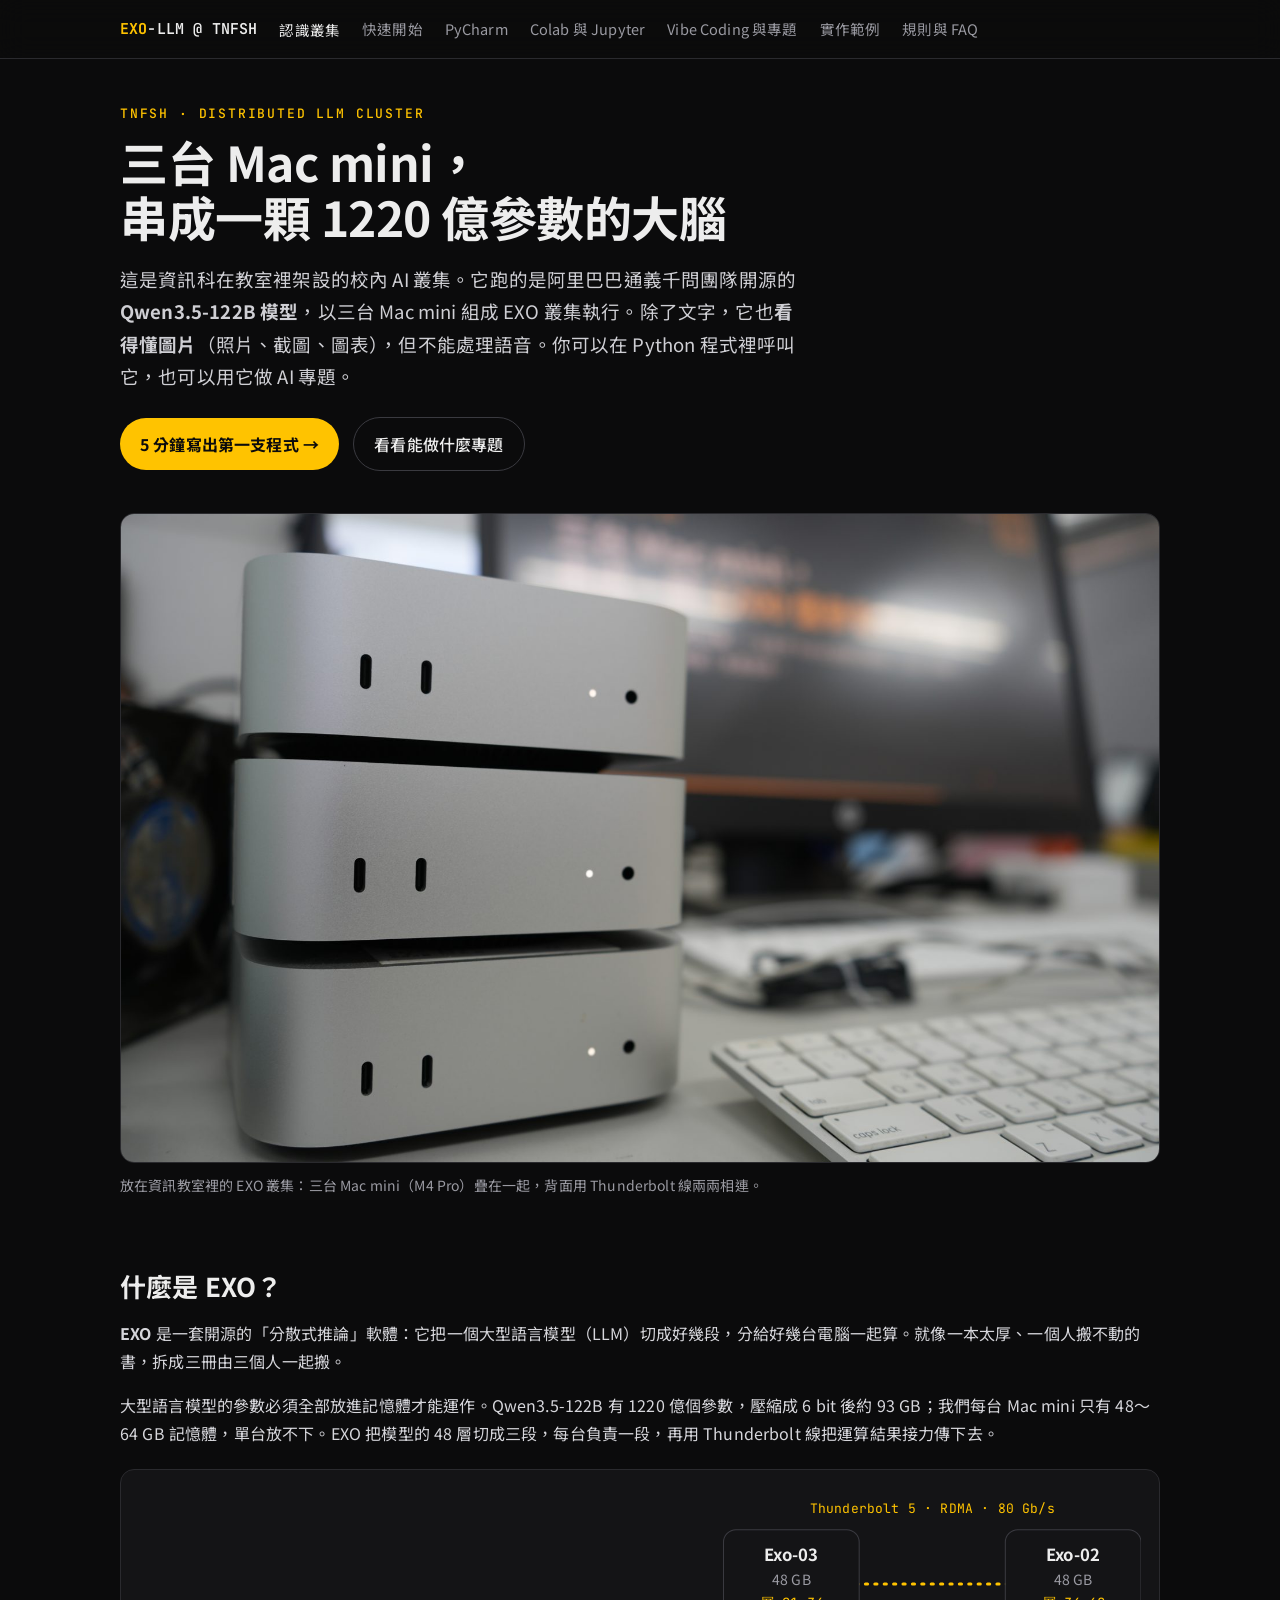
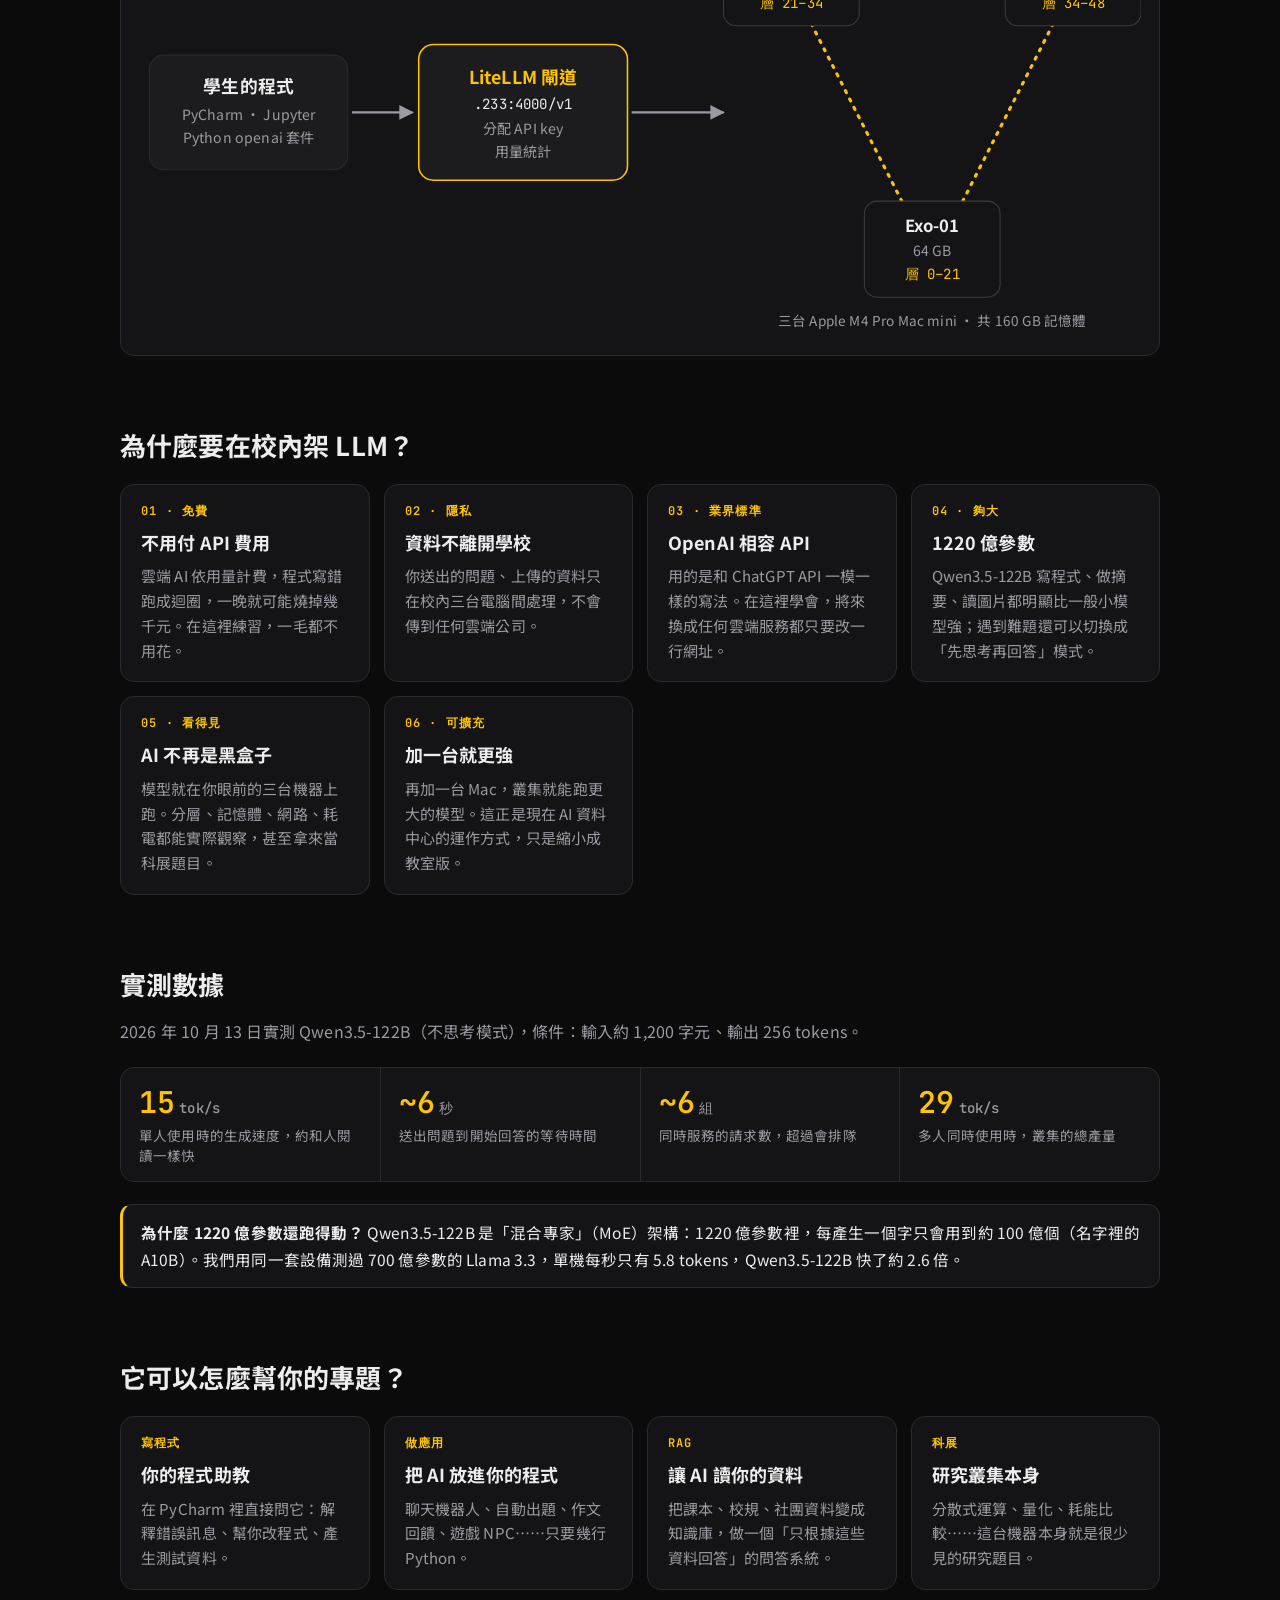
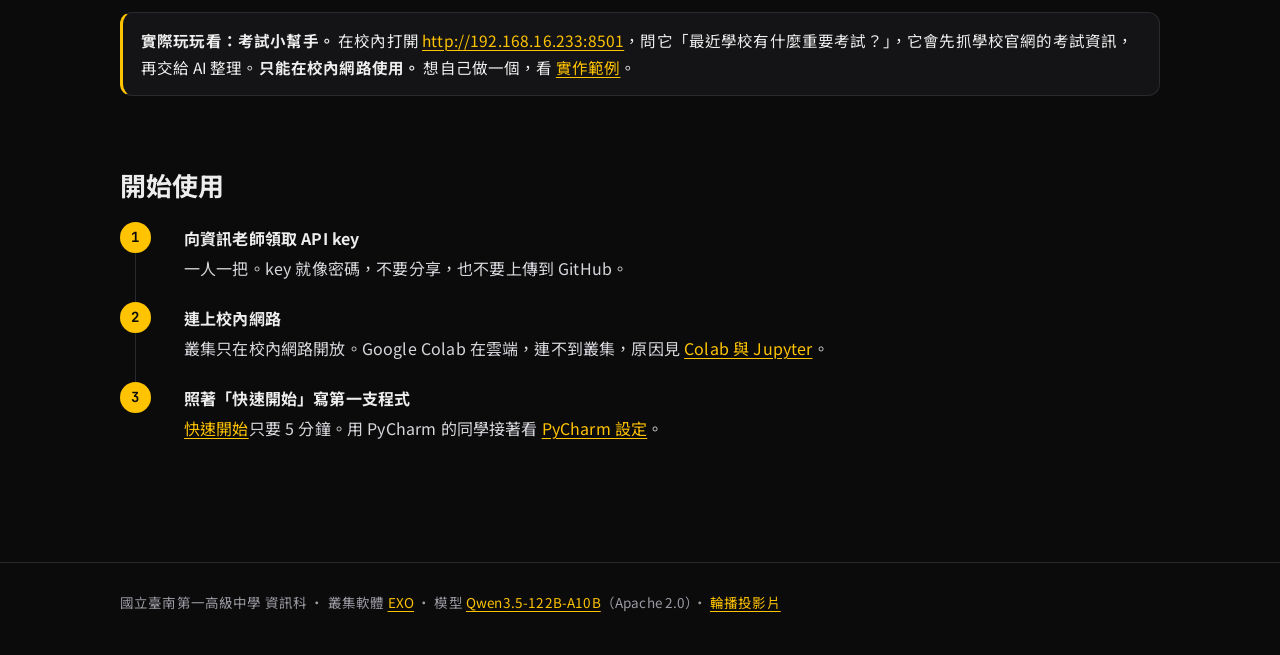
==== commit 6fb71fd9: "模型換成 Qwen3.5-122B：更新模型名稱、思考模式、看圖片、實測數據與分層圖 - 範例程式改用 qwen3.5-122b，移除 reasoning_effort - 新增「兩種模式」與「讓 A" ====
--- a/index.html
+++ b/index.html
@@ -4,7 +4,7 @@
 <meta charset="utf-8">
 <meta name="viewport" content="width=device-width, initial-scale=1">
 <title>TNFSH EXO-LLM</title>
-<meta name="description" content="臺南一中校內 AI 叢集：三台 Mac mini 用 Thunderbolt 串成一顆 1200 億參數的大型語言模型，給 Python 與 AI 專題使用。">
+<meta name="description" content="臺南一中校內 AI 叢集：三台 Mac mini 用 Thunderbolt 串成一顆 1220 億參數的大型語言模型，給 Python 與 AI 專題使用。">
 <link rel="preconnect" href="https://fonts.googleapis.com">
 <link rel="preconnect" href="https://fonts.gstatic.com" crossorigin>
 <link href="https://fonts.googleapis.com/css2?family=JetBrains+Mono:wght@500;600&family=Noto+Sans+TC:wght@400;500;700&display=swap" rel="stylesheet">
@@ -24,8 +24,8 @@
 
 <main class="wrap wide">
   <div class="eyebrow">TNFSH · Distributed LLM Cluster</div>
-  <h1>三台 Mac mini，<br>串成一顆 1200 億參數的大腦</h1>
-  <p class="lead">這是資訊科在教室裡架設的校內 AI 叢集。它跑的是 OpenAI 開源的 <b>gpt-oss-120b模型</b>，以三台Mac Mini組成Exo Cluster執行，不過目前只支援文字生成，無法處理圖片或語音。你可以在 Python 程式裡呼叫它，也可以用它做 AI 專題。</p>
+  <h1>三台 Mac mini，<br>串成一顆 1220 億參數的大腦</h1>
+  <p class="lead">這是資訊科在教室裡架設的校內 AI 叢集。它跑的是阿里巴巴通義千問團隊開源的 <b>Qwen3.5-122B 模型</b>，以三台 Mac mini 組成 EXO 叢集執行。除了文字，它也<b>看得懂圖片</b>（照片、截圖、圖表），但不能處理語音。你可以在 Python 程式裡呼叫它，也可以用它做 AI 專題。</p>
   <p>
     <a class="btn" href="start.html">5 分鐘寫出第一支程式 →</a>
     <a class="btn ghost" href="vibe.html">看看能做什麼專題</a>
@@ -38,7 +38,7 @@
 
   <h2>什麼是 EXO？</h2>
   <p><b>EXO</b> 是一套開源的「分散式推論」軟體：它把一個大型語言模型（LLM）切成好幾段，分給好幾台電腦一起算。就像一本太厚、一個人搬不動的書，拆成三冊由三個人一起搬。</p>
-  <p>大型語言模型的參數必須全部放進記憶體才能運作。gpt-oss-120b 有 1200 億個參數，壓縮後約 63 GB；我們每台 Mac mini 只有 48～64 GB 記憶體，單台放不下。EXO 把模型的 36 層切成三段，每台負責一段，再用 Thunderbolt 線把運算結果接力傳下去。</p>
+  <p>大型語言模型的參數必須全部放進記憶體才能運作。Qwen3.5-122B 有 1220 億個參數，壓縮成 6 bit 後約 93 GB；我們每台 Mac mini 只有 48～64 GB 記憶體，單台放不下。EXO 把模型的 48 層切成三段，每台負責一段，再用 Thunderbolt 線把運算結果接力傳下去。</p>
 
   <div class="diagram" role="img" aria-label="架構圖：學生透過 LiteLLM 閘道連到三台以 Thunderbolt RDMA 互連的 Mac mini">
     <svg viewBox="0 0 960 430" xmlns="http://www.w3.org/2000/svg" font-family="Noto Sans TC, PingFang TC, sans-serif">
@@ -70,17 +70,17 @@
         <rect x="560" y="40" width="130" height="92" rx="12" fill="#141416" stroke="#3a3a40"/>
         <text x="625" y="70" text-anchor="middle" fill="#ededed" font-size="16" font-weight="700">Exo-03</text>
         <text x="625" y="93" text-anchor="middle" fill="#9a9aa2">48 GB</text>
-        <text x="625" y="115" text-anchor="middle" fill="#ffc300" font-family="JetBrains Mono, monospace">層 0–10</text>
+        <text x="625" y="115" text-anchor="middle" fill="#ffc300" font-family="JetBrains Mono, monospace">層 21–34</text>
 
         <rect x="830" y="40" width="130" height="92" rx="12" fill="#141416" stroke="#3a3a40"/>
         <text x="895" y="70" text-anchor="middle" fill="#ededed" font-size="16" font-weight="700">Exo-02</text>
         <text x="895" y="93" text-anchor="middle" fill="#9a9aa2">48 GB</text>
-        <text x="895" y="115" text-anchor="middle" fill="#ffc300" font-family="JetBrains Mono, monospace">層 10–20</text>
+        <text x="895" y="115" text-anchor="middle" fill="#ffc300" font-family="JetBrains Mono, monospace">層 34–48</text>
 
         <rect x="695" y="300" width="130" height="92" rx="12" fill="#141416" stroke="#3a3a40"/>
         <text x="760" y="330" text-anchor="middle" fill="#ededed" font-size="16" font-weight="700">Exo-01</text>
         <text x="760" y="353" text-anchor="middle" fill="#9a9aa2">64 GB</text>
-        <text x="760" y="375" text-anchor="middle" fill="#ffc300" font-family="JetBrains Mono, monospace">層 20–36</text>
+        <text x="760" y="375" text-anchor="middle" fill="#ffc300" font-family="JetBrains Mono, monospace">層 0–21</text>
       </g>
       <text x="760" y="420" text-anchor="middle" fill="#9a9aa2" font-size="13">三台 Apple M4 Pro Mac mini · 共 160 GB 記憶體</text>
     </svg>
@@ -91,20 +91,20 @@
     <div class="card"><div class="k">01 · 免費</div><h3>不用付 API 費用</h3><p>雲端 AI 依用量計費，程式寫錯跑成迴圈，一晚就可能燒掉幾千元。在這裡練習，一毛都不用花。</p></div>
     <div class="card"><div class="k">02 · 隱私</div><h3>資料不離開學校</h3><p>你送出的問題、上傳的資料只在校內三台電腦間處理，不會傳到任何雲端公司。</p></div>
     <div class="card"><div class="k">03 · 業界標準</div><h3>OpenAI 相容 API</h3><p>用的是和 ChatGPT API 一模一樣的寫法。在這裡學會，將來換成任何雲端服務都只要改一行網址。</p></div>
-    <div class="card"><div class="k">04 · 夠大</div><h3>1200 億參數</h3><p>gpt-oss-120b 會「先思考再回答」，寫程式、解數學、做推理都明顯比一般小模型強。</p></div>
+    <div class="card"><div class="k">04 · 夠大</div><h3>1220 億參數</h3><p>Qwen3.5-122B 寫程式、做摘要、讀圖片都明顯比一般小模型強；遇到難題還可以切換成「先思考再回答」模式。</p></div>
     <div class="card"><div class="k">05 · 看得見</div><h3>AI 不再是黑盒子</h3><p>模型就在你眼前的三台機器上跑。分層、記憶體、網路、耗電都能實際觀察，甚至拿來當科展題目。</p></div>
     <div class="card"><div class="k">06 · 可擴充</div><h3>加一台就更強</h3><p>再加一台 Mac，叢集就能跑更大的模型。這正是現在 AI 資料中心的運作方式，只是縮小成教室版。</p></div>
   </div>
 
   <h2>實測數據</h2>
-  <p class="muted">2026 年 10 月實測，條件：輸入約 1,200 字元、輸出 256 tokens。</p>
+  <p class="muted">2026 年 10 月 13 日實測 Qwen3.5-122B（不思考模式），條件：輸入約 1,200 字元、輸出 256 tokens。</p>
   <div class="stats">
-    <div class="stat"><div class="v">30<small>tok/s</small></div><div class="d">單人使用時的生成速度，比人閱讀還快</div></div>
-    <div class="stat"><div class="v">314<small>tok/s</small></div><div class="d">讀取你的問題（prompt）的速度</div></div>
+    <div class="stat"><div class="v">15<small>tok/s</small></div><div class="d">單人使用時的生成速度，約和人閱讀一樣快</div></div>
+    <div class="stat"><div class="v">~6<small>秒</small></div><div class="d">送出問題到開始回答的等待時間</div></div>
     <div class="stat"><div class="v">~6<small>組</small></div><div class="d">同時服務的請求數，超過會排隊</div></div>
-    <div class="stat"><div class="v">116<small>W</small></div><div class="d">三台合計耗電，約一台筆電充電器的兩倍</div></div>
+    <div class="stat"><div class="v">29<small>tok/s</small></div><div class="d">多人同時使用時，叢集的總產量</div></div>
   </div>
-  <div class="note"><b>為什麼大模型反而快？</b> gpt-oss-120b 是「混合專家」（MoE）架構：1200 億參數裡，每產生一個字只會用到約 50 億個。我們用同一套設備測過 700 億參數的 Llama 3.3，單機每秒只有 5.8 tokens，gpt-oss-120b 快了 5 倍。</div>
+  <div class="note"><b>為什麼 1220 億參數還跑得動？</b> Qwen3.5-122B 是「混合專家」（MoE）架構：1220 億參數裡，每產生一個字只會用到約 100 億個（名字裡的 A10B）。我們用同一套設備測過 700 億參數的 Llama 3.3，單機每秒只有 5.8 tokens，Qwen3.5-122B 快了約 2.6 倍。</div>
 
   <h2>它可以怎麼幫你的專題？</h2>
   <div class="grid">
@@ -123,7 +123,7 @@
   </ol>
 </main>
 
-<footer><div class="wrap wide">國立臺南第一高級中學 資訊科 · 叢集軟體 <a href="https://github.com/exo-explore/exo">EXO</a> · 模型 <a href="https://huggingface.co/openai/gpt-oss-120b">OpenAI gpt-oss-120b</a>（Apache 2.0）· <a href="slides.html">輪播投影片</a></div></footer>
+<footer><div class="wrap wide">國立臺南第一高級中學 資訊科 · 叢集軟體 <a href="https://github.com/exo-explore/exo">EXO</a> · 模型 <a href="https://huggingface.co/Qwen/Qwen3.5-122B-A10B">Qwen3.5-122B-A10B</a>（Apache 2.0）· <a href="slides.html">輪播投影片</a></div></footer>
 <script src="assets/site.js"></script>
 </body>
 </html>
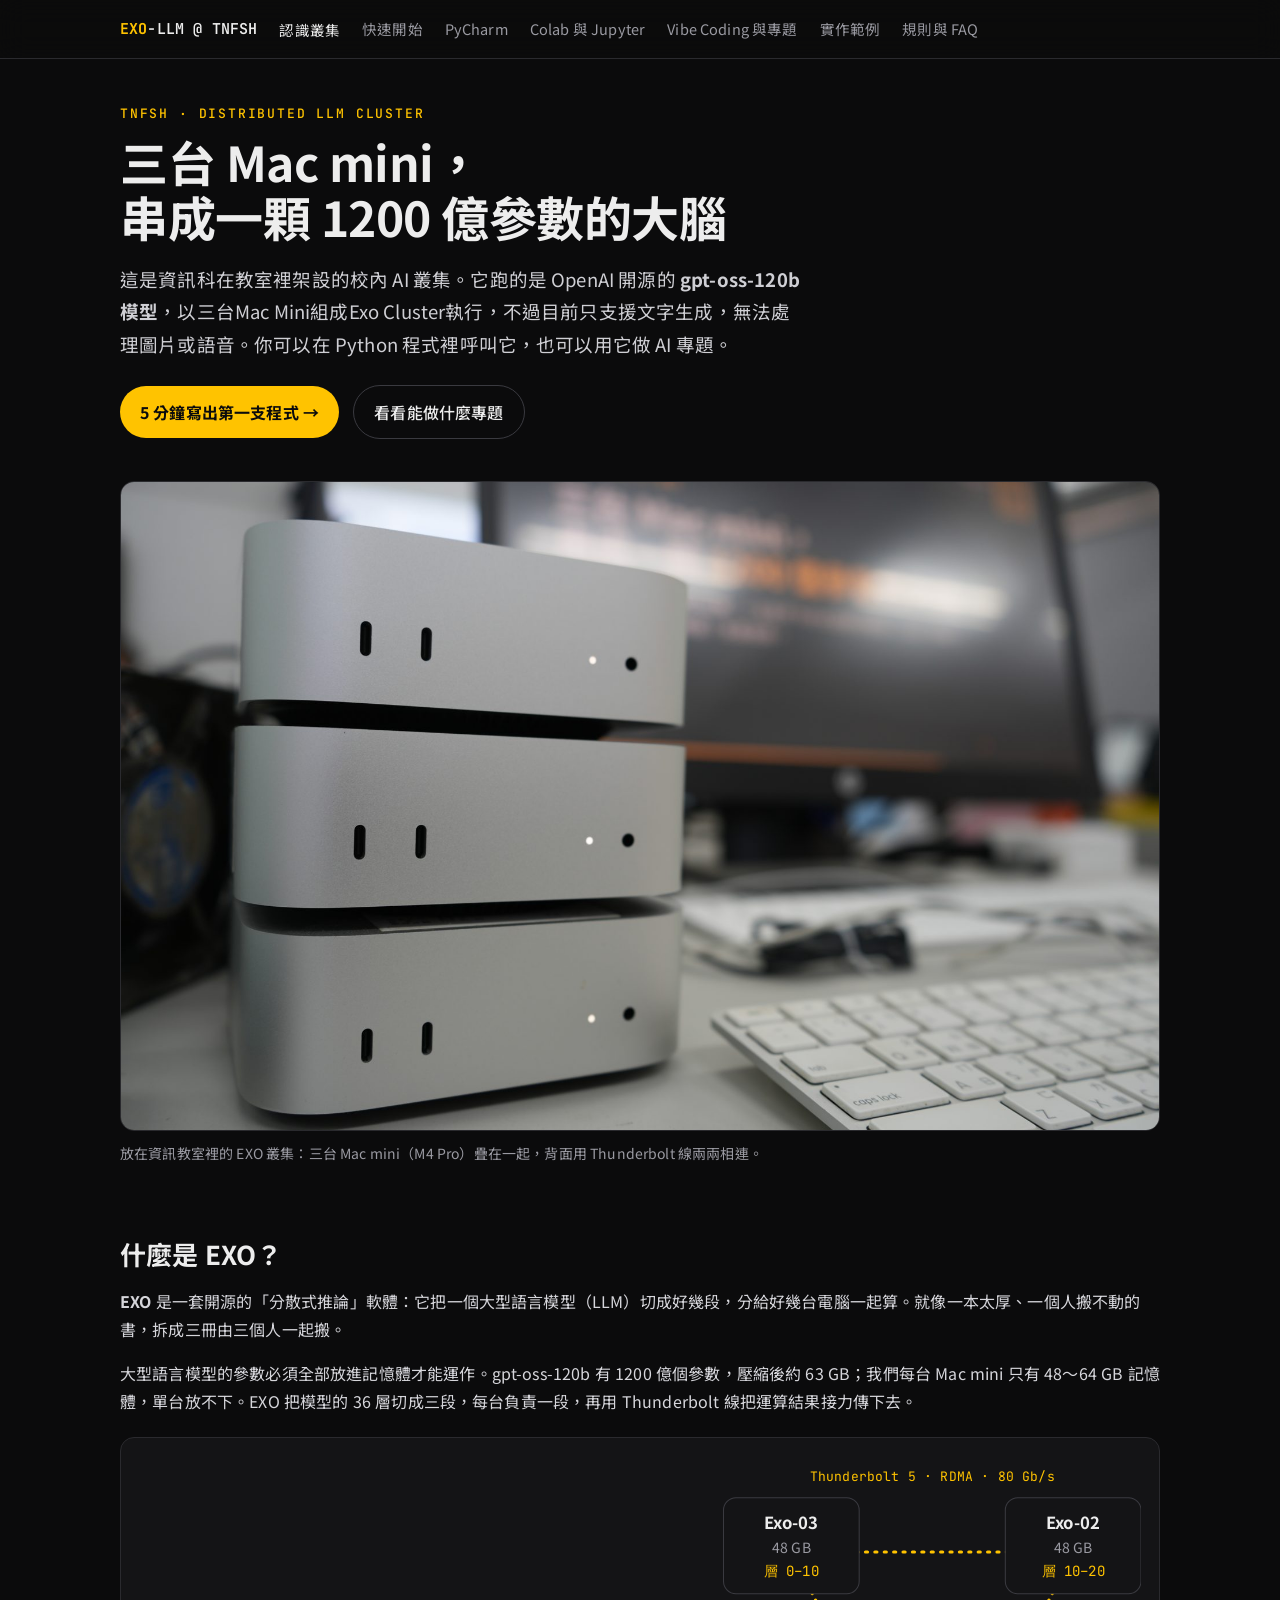
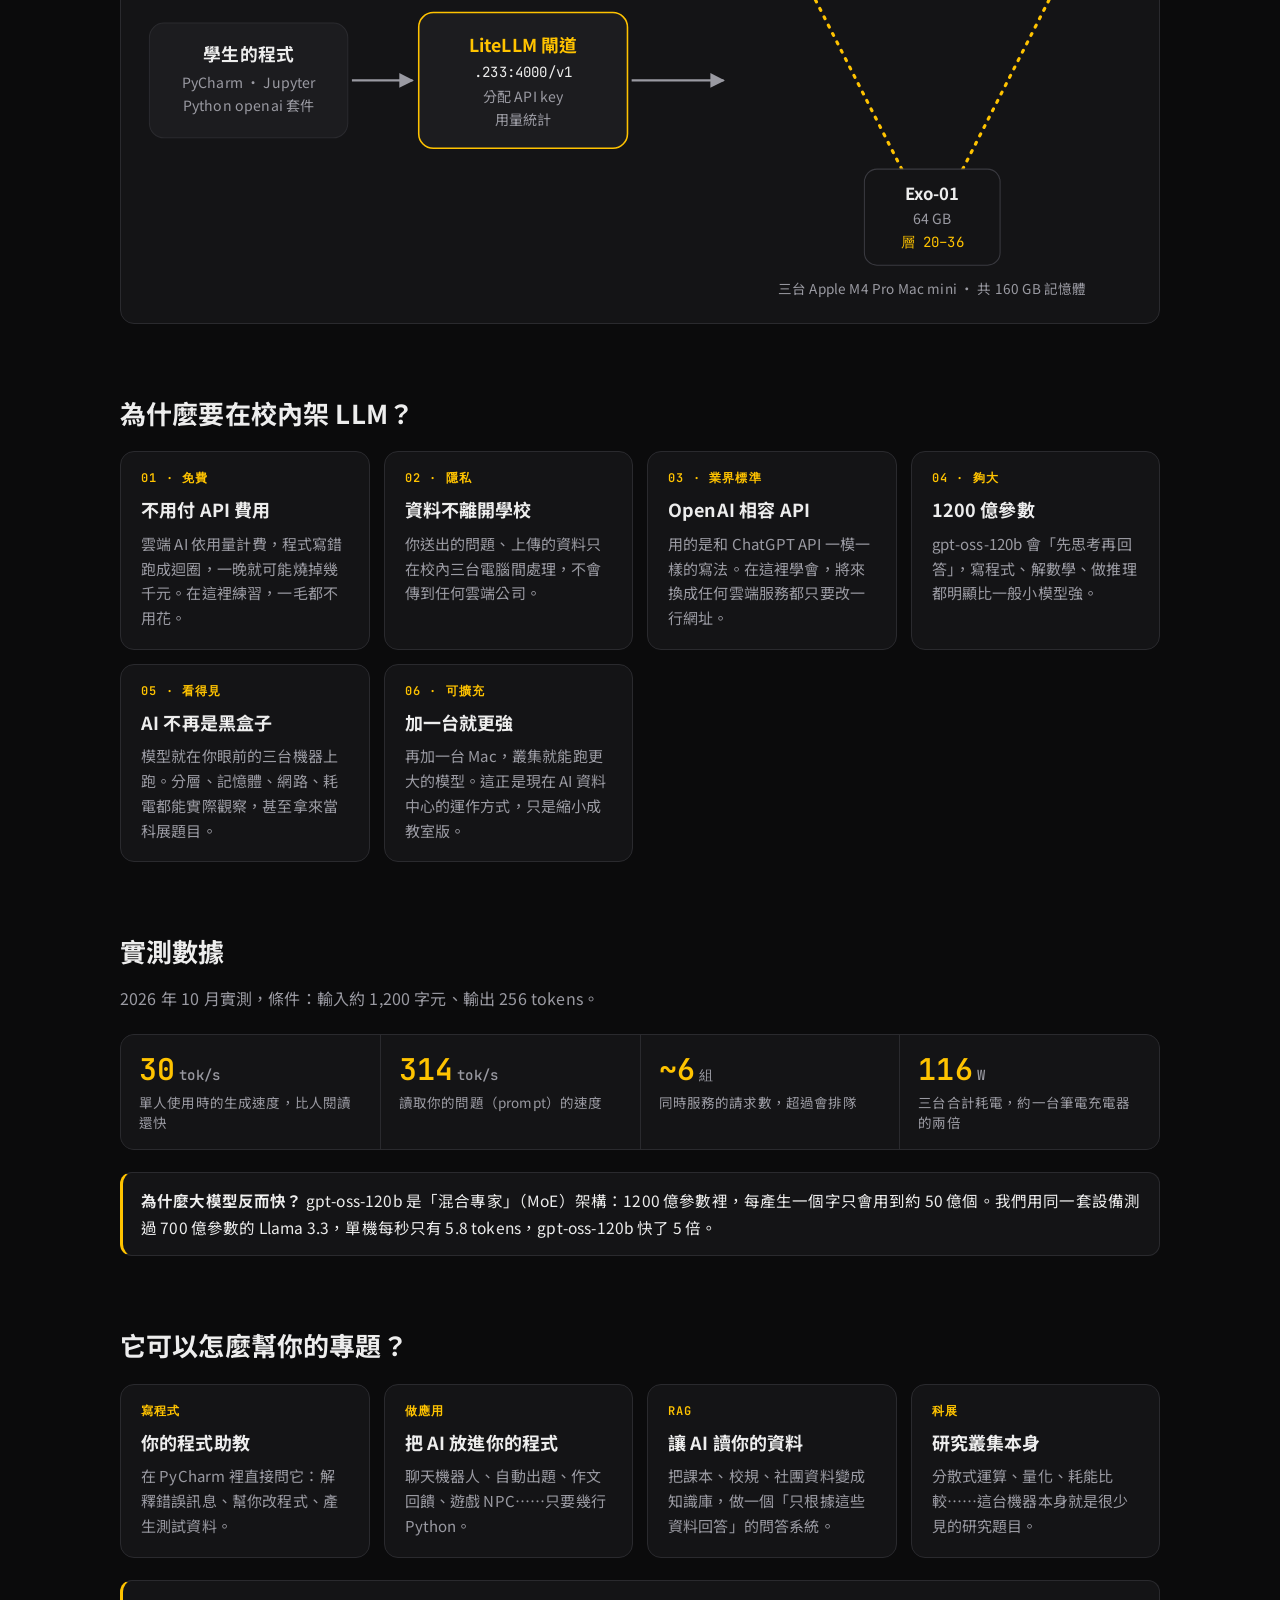
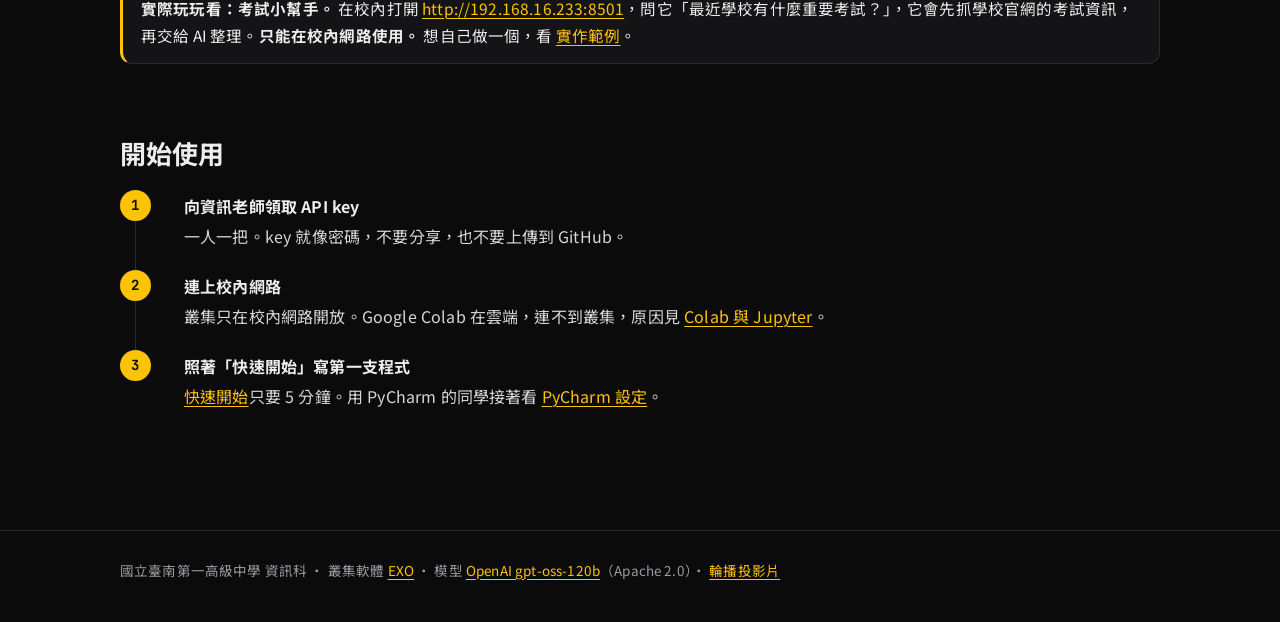
==== commit 8a142872: "換回 gpt-oss-120b：還原 6fb71fd（Qwen3.5-122B 版網站） Co-Authored-By: Claude Opus 5.5 <noreply@anthropic.com>" ====
--- a/index.html
+++ b/index.html
@@ -4,7 +4,7 @@
 <meta charset="utf-8">
 <meta name="viewport" content="width=device-width, initial-scale=1">
 <title>TNFSH EXO-LLM</title>
-<meta name="description" content="臺南一中校內 AI 叢集：三台 Mac mini 用 Thunderbolt 串成一顆 1220 億參數的大型語言模型，給 Python 與 AI 專題使用。">
+<meta name="description" content="臺南一中校內 AI 叢集：三台 Mac mini 用 Thunderbolt 串成一顆 1200 億參數的大型語言模型，給 Python 與 AI 專題使用。">
 <link rel="preconnect" href="https://fonts.googleapis.com">
 <link rel="preconnect" href="https://fonts.gstatic.com" crossorigin>
 <link href="https://fonts.googleapis.com/css2?family=JetBrains+Mono:wght@500;600&family=Noto+Sans+TC:wght@400;500;700&display=swap" rel="stylesheet">
@@ -24,8 +24,8 @@
 
 <main class="wrap wide">
   <div class="eyebrow">TNFSH · Distributed LLM Cluster</div>
-  <h1>三台 Mac mini，<br>串成一顆 1220 億參數的大腦</h1>
-  <p class="lead">這是資訊科在教室裡架設的校內 AI 叢集。它跑的是阿里巴巴通義千問團隊開源的 <b>Qwen3.5-122B 模型</b>，以三台 Mac mini 組成 EXO 叢集執行。除了文字，它也<b>看得懂圖片</b>（照片、截圖、圖表），但不能處理語音。你可以在 Python 程式裡呼叫它，也可以用它做 AI 專題。</p>
+  <h1>三台 Mac mini，<br>串成一顆 1200 億參數的大腦</h1>
+  <p class="lead">這是資訊科在教室裡架設的校內 AI 叢集。它跑的是 OpenAI 開源的 <b>gpt-oss-120b模型</b>，以三台Mac Mini組成Exo Cluster執行，不過目前只支援文字生成，無法處理圖片或語音。你可以在 Python 程式裡呼叫它，也可以用它做 AI 專題。</p>
   <p>
     <a class="btn" href="start.html">5 分鐘寫出第一支程式 →</a>
     <a class="btn ghost" href="vibe.html">看看能做什麼專題</a>
@@ -38,7 +38,7 @@
 
   <h2>什麼是 EXO？</h2>
   <p><b>EXO</b> 是一套開源的「分散式推論」軟體：它把一個大型語言模型（LLM）切成好幾段，分給好幾台電腦一起算。就像一本太厚、一個人搬不動的書，拆成三冊由三個人一起搬。</p>
-  <p>大型語言模型的參數必須全部放進記憶體才能運作。Qwen3.5-122B 有 1220 億個參數，壓縮成 6 bit 後約 93 GB；我們每台 Mac mini 只有 48～64 GB 記憶體，單台放不下。EXO 把模型的 48 層切成三段，每台負責一段，再用 Thunderbolt 線把運算結果接力傳下去。</p>
+  <p>大型語言模型的參數必須全部放進記憶體才能運作。gpt-oss-120b 有 1200 億個參數，壓縮後約 63 GB；我們每台 Mac mini 只有 48～64 GB 記憶體，單台放不下。EXO 把模型的 36 層切成三段，每台負責一段，再用 Thunderbolt 線把運算結果接力傳下去。</p>
 
   <div class="diagram" role="img" aria-label="架構圖：學生透過 LiteLLM 閘道連到三台以 Thunderbolt RDMA 互連的 Mac mini">
     <svg viewBox="0 0 960 430" xmlns="http://www.w3.org/2000/svg" font-family="Noto Sans TC, PingFang TC, sans-serif">
@@ -70,17 +70,17 @@
         <rect x="560" y="40" width="130" height="92" rx="12" fill="#141416" stroke="#3a3a40"/>
         <text x="625" y="70" text-anchor="middle" fill="#ededed" font-size="16" font-weight="700">Exo-03</text>
         <text x="625" y="93" text-anchor="middle" fill="#9a9aa2">48 GB</text>
-        <text x="625" y="115" text-anchor="middle" fill="#ffc300" font-family="JetBrains Mono, monospace">層 21–34</text>
+        <text x="625" y="115" text-anchor="middle" fill="#ffc300" font-family="JetBrains Mono, monospace">層 0–10</text>
 
         <rect x="830" y="40" width="130" height="92" rx="12" fill="#141416" stroke="#3a3a40"/>
         <text x="895" y="70" text-anchor="middle" fill="#ededed" font-size="16" font-weight="700">Exo-02</text>
         <text x="895" y="93" text-anchor="middle" fill="#9a9aa2">48 GB</text>
-        <text x="895" y="115" text-anchor="middle" fill="#ffc300" font-family="JetBrains Mono, monospace">層 34–48</text>
+        <text x="895" y="115" text-anchor="middle" fill="#ffc300" font-family="JetBrains Mono, monospace">層 10–20</text>
 
         <rect x="695" y="300" width="130" height="92" rx="12" fill="#141416" stroke="#3a3a40"/>
         <text x="760" y="330" text-anchor="middle" fill="#ededed" font-size="16" font-weight="700">Exo-01</text>
         <text x="760" y="353" text-anchor="middle" fill="#9a9aa2">64 GB</text>
-        <text x="760" y="375" text-anchor="middle" fill="#ffc300" font-family="JetBrains Mono, monospace">層 0–21</text>
+        <text x="760" y="375" text-anchor="middle" fill="#ffc300" font-family="JetBrains Mono, monospace">層 20–36</text>
       </g>
       <text x="760" y="420" text-anchor="middle" fill="#9a9aa2" font-size="13">三台 Apple M4 Pro Mac mini · 共 160 GB 記憶體</text>
     </svg>
@@ -91,20 +91,20 @@
     <div class="card"><div class="k">01 · 免費</div><h3>不用付 API 費用</h3><p>雲端 AI 依用量計費，程式寫錯跑成迴圈，一晚就可能燒掉幾千元。在這裡練習，一毛都不用花。</p></div>
     <div class="card"><div class="k">02 · 隱私</div><h3>資料不離開學校</h3><p>你送出的問題、上傳的資料只在校內三台電腦間處理，不會傳到任何雲端公司。</p></div>
     <div class="card"><div class="k">03 · 業界標準</div><h3>OpenAI 相容 API</h3><p>用的是和 ChatGPT API 一模一樣的寫法。在這裡學會，將來換成任何雲端服務都只要改一行網址。</p></div>
-    <div class="card"><div class="k">04 · 夠大</div><h3>1220 億參數</h3><p>Qwen3.5-122B 寫程式、做摘要、讀圖片都明顯比一般小模型強；遇到難題還可以切換成「先思考再回答」模式。</p></div>
+    <div class="card"><div class="k">04 · 夠大</div><h3>1200 億參數</h3><p>gpt-oss-120b 會「先思考再回答」，寫程式、解數學、做推理都明顯比一般小模型強。</p></div>
     <div class="card"><div class="k">05 · 看得見</div><h3>AI 不再是黑盒子</h3><p>模型就在你眼前的三台機器上跑。分層、記憶體、網路、耗電都能實際觀察，甚至拿來當科展題目。</p></div>
     <div class="card"><div class="k">06 · 可擴充</div><h3>加一台就更強</h3><p>再加一台 Mac，叢集就能跑更大的模型。這正是現在 AI 資料中心的運作方式，只是縮小成教室版。</p></div>
   </div>
 
   <h2>實測數據</h2>
-  <p class="muted">2026 年 10 月 13 日實測 Qwen3.5-122B（不思考模式），條件：輸入約 1,200 字元、輸出 256 tokens。</p>
+  <p class="muted">2026 年 10 月實測，條件：輸入約 1,200 字元、輸出 256 tokens。</p>
   <div class="stats">
-    <div class="stat"><div class="v">15<small>tok/s</small></div><div class="d">單人使用時的生成速度，約和人閱讀一樣快</div></div>
-    <div class="stat"><div class="v">~6<small>秒</small></div><div class="d">送出問題到開始回答的等待時間</div></div>
+    <div class="stat"><div class="v">30<small>tok/s</small></div><div class="d">單人使用時的生成速度，比人閱讀還快</div></div>
+    <div class="stat"><div class="v">314<small>tok/s</small></div><div class="d">讀取你的問題（prompt）的速度</div></div>
     <div class="stat"><div class="v">~6<small>組</small></div><div class="d">同時服務的請求數，超過會排隊</div></div>
-    <div class="stat"><div class="v">29<small>tok/s</small></div><div class="d">多人同時使用時，叢集的總產量</div></div>
+    <div class="stat"><div class="v">116<small>W</small></div><div class="d">三台合計耗電，約一台筆電充電器的兩倍</div></div>
   </div>
-  <div class="note"><b>為什麼 1220 億參數還跑得動？</b> Qwen3.5-122B 是「混合專家」（MoE）架構：1220 億參數裡，每產生一個字只會用到約 100 億個（名字裡的 A10B）。我們用同一套設備測過 700 億參數的 Llama 3.3，單機每秒只有 5.8 tokens，Qwen3.5-122B 快了約 2.6 倍。</div>
+  <div class="note"><b>為什麼大模型反而快？</b> gpt-oss-120b 是「混合專家」（MoE）架構：1200 億參數裡，每產生一個字只會用到約 50 億個。我們用同一套設備測過 700 億參數的 Llama 3.3，單機每秒只有 5.8 tokens，gpt-oss-120b 快了 5 倍。</div>
 
   <h2>它可以怎麼幫你的專題？</h2>
   <div class="grid">
@@ -123,7 +123,7 @@
   </ol>
 </main>
 
-<footer><div class="wrap wide">國立臺南第一高級中學 資訊科 · 叢集軟體 <a href="https://github.com/exo-explore/exo">EXO</a> · 模型 <a href="https://huggingface.co/Qwen/Qwen3.5-122B-A10B">Qwen3.5-122B-A10B</a>（Apache 2.0）· <a href="slides.html">輪播投影片</a></div></footer>
+<footer><div class="wrap wide">國立臺南第一高級中學 資訊科 · 叢集軟體 <a href="https://github.com/exo-explore/exo">EXO</a> · 模型 <a href="https://huggingface.co/openai/gpt-oss-120b">OpenAI gpt-oss-120b</a>（Apache 2.0）· <a href="slides.html">輪播投影片</a></div></footer>
 <script src="assets/site.js"></script>
 </body>
 </html>
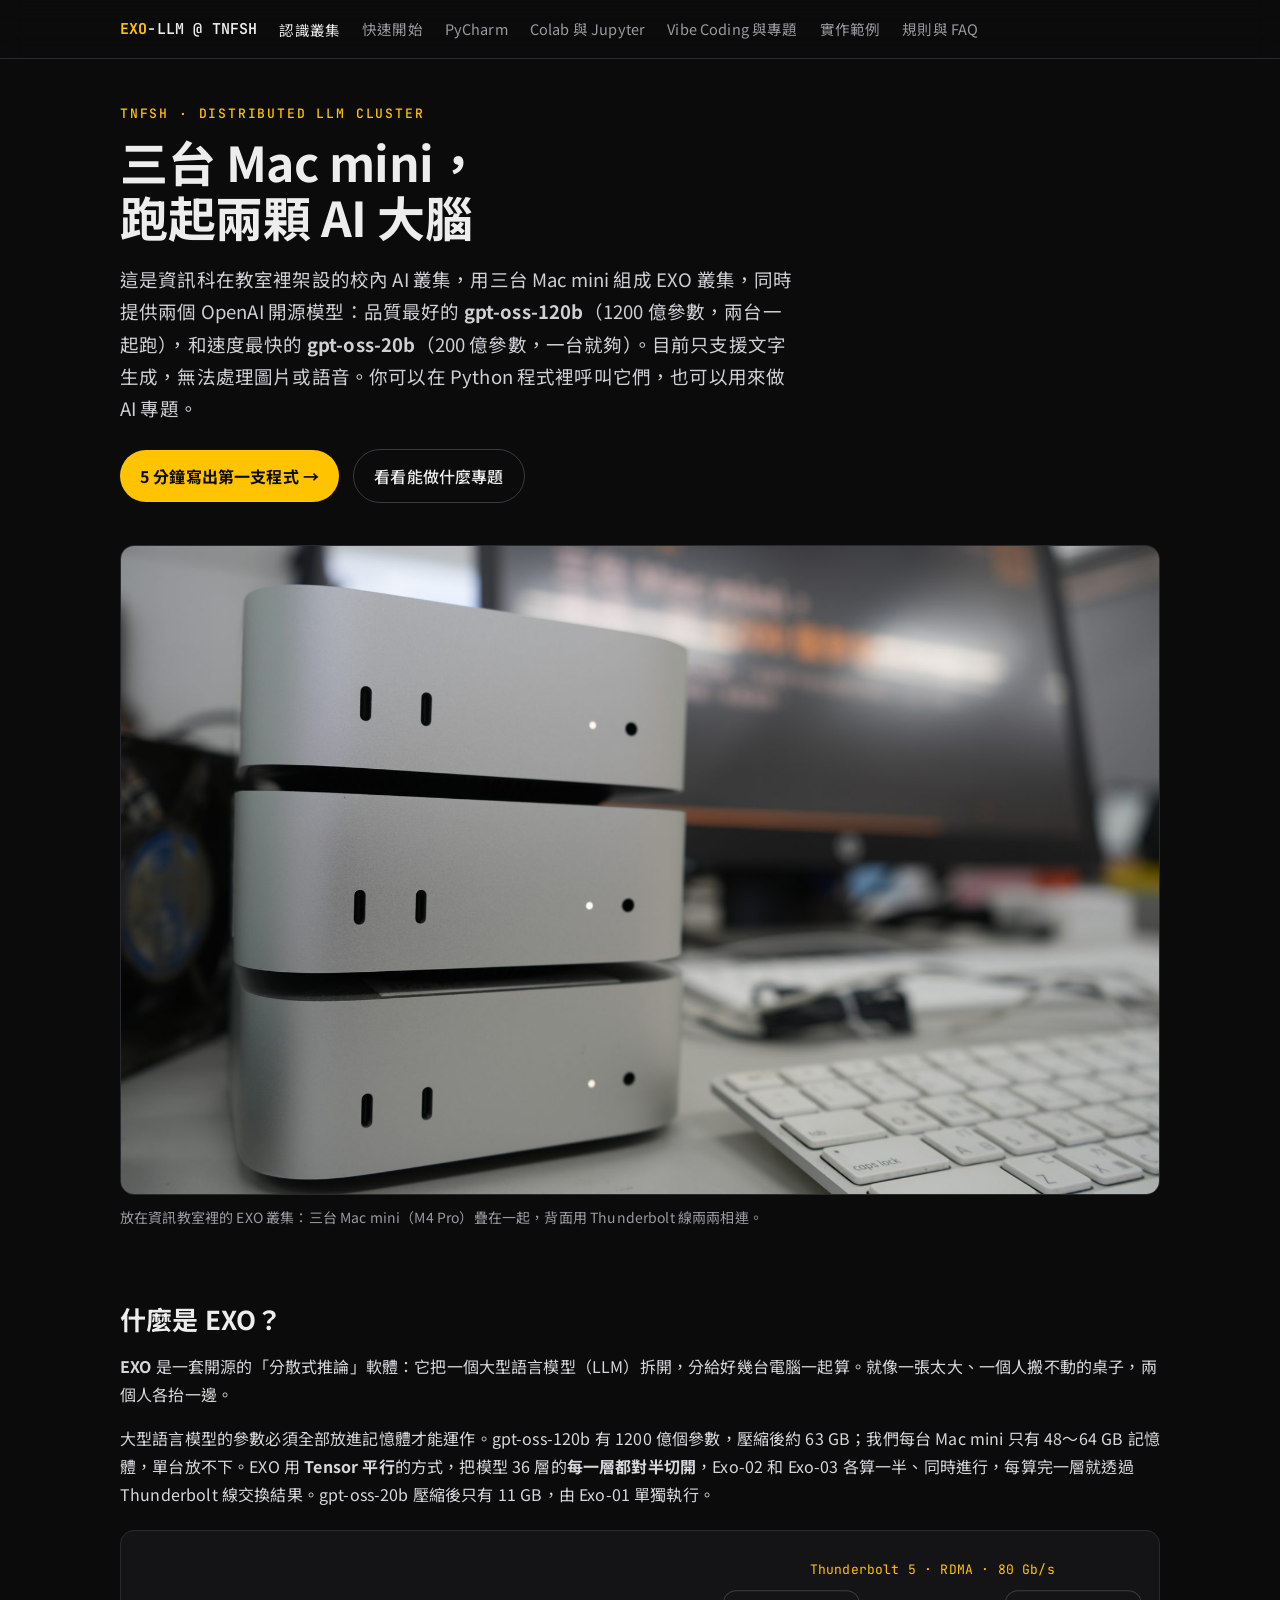
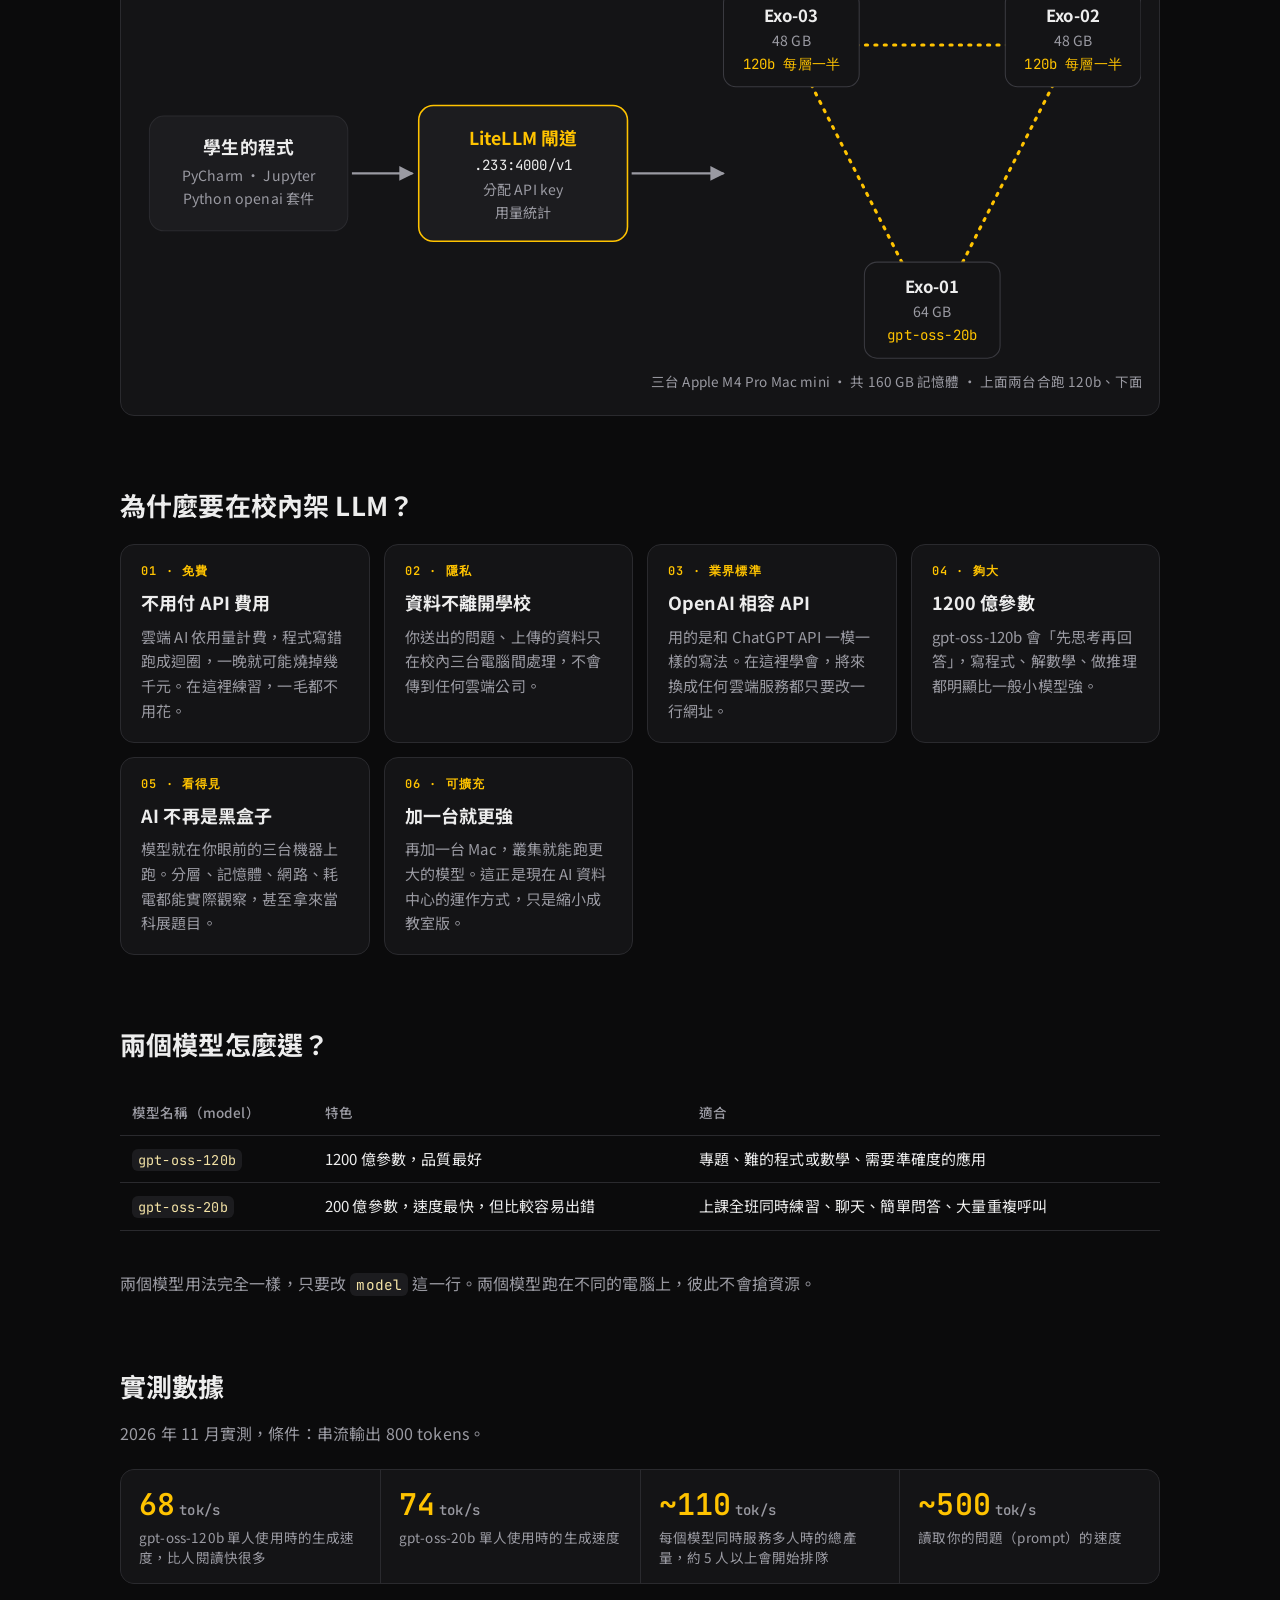
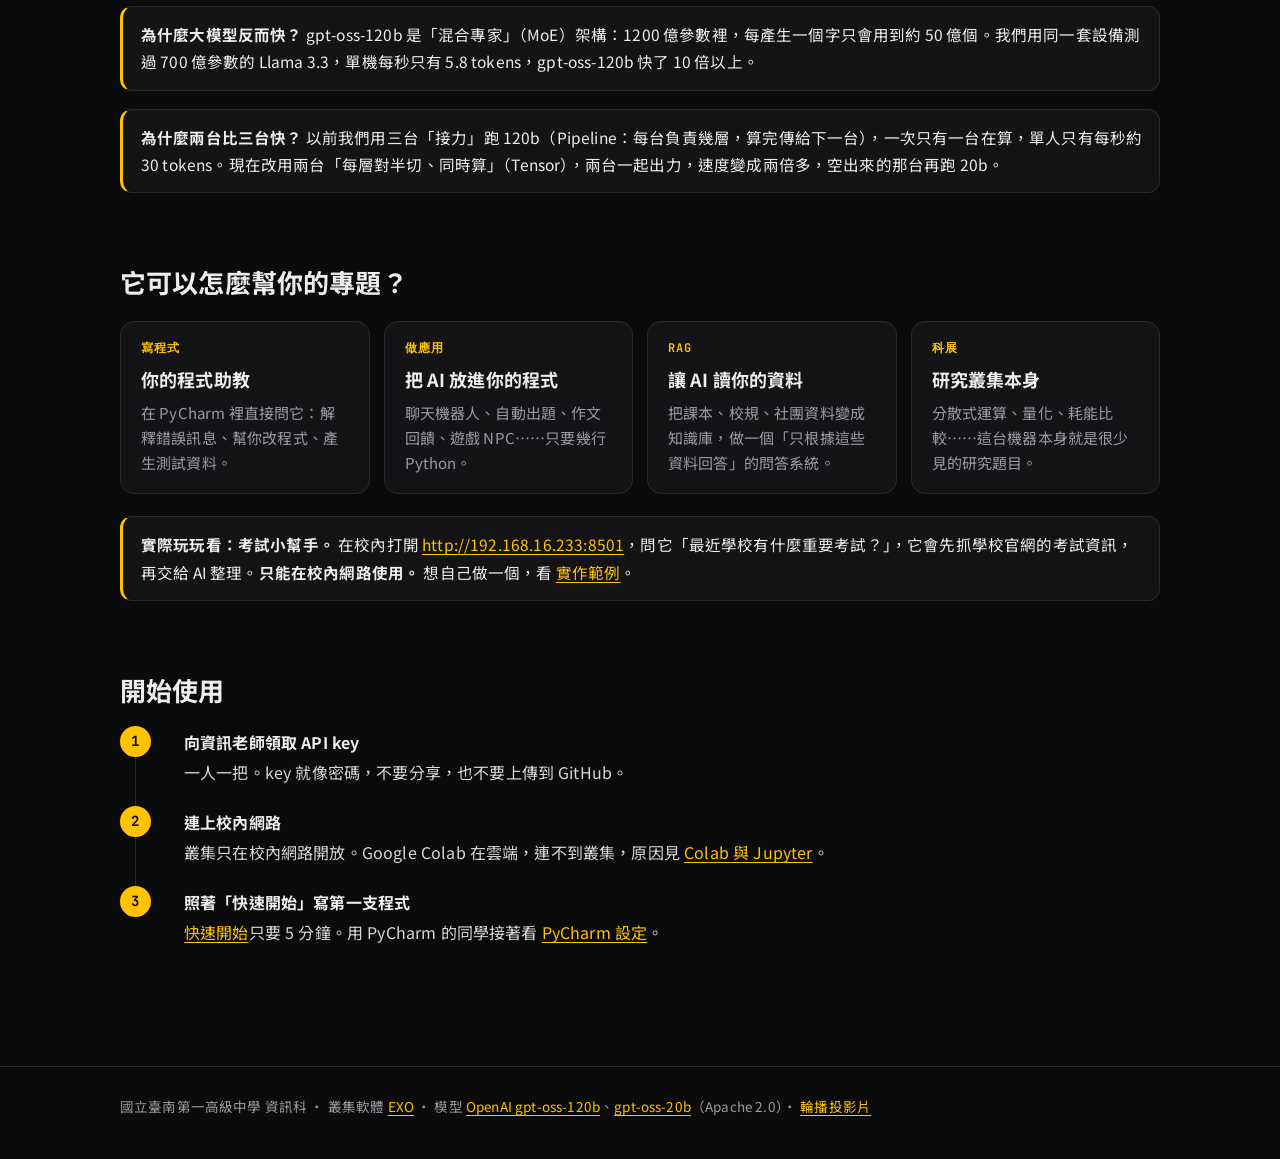
==== commit a2661740: "新配置：120b 改兩台 Tensor（Exo-02+03）、新增 gpt-oss-20b（Exo-01） - 首頁／輪播：兩個模型、Tensor 說明、架構圖、2026-11 實測數據 - 快速開始" ====
--- a/index.html
+++ b/index.html
@@ -4,7 +4,7 @@
 <meta charset="utf-8">
 <meta name="viewport" content="width=device-width, initial-scale=1">
 <title>TNFSH EXO-LLM</title>
-<meta name="description" content="臺南一中校內 AI 叢集：三台 Mac mini 用 Thunderbolt 串成一顆 1200 億參數的大型語言模型，給 Python 與 AI 專題使用。">
+<meta name="description" content="臺南一中校內 AI 叢集：三台 Mac mini 用 Thunderbolt 串起來，同時提供 1200 億參數的 gpt-oss-120b 與快速的 gpt-oss-20b，給 Python 與 AI 專題使用。">
 <link rel="preconnect" href="https://fonts.googleapis.com">
 <link rel="preconnect" href="https://fonts.gstatic.com" crossorigin>
 <link href="https://fonts.googleapis.com/css2?family=JetBrains+Mono:wght@500;600&family=Noto+Sans+TC:wght@400;500;700&display=swap" rel="stylesheet">
@@ -24,8 +24,8 @@
 
 <main class="wrap wide">
   <div class="eyebrow">TNFSH · Distributed LLM Cluster</div>
-  <h1>三台 Mac mini，<br>串成一顆 1200 億參數的大腦</h1>
-  <p class="lead">這是資訊科在教室裡架設的校內 AI 叢集。它跑的是 OpenAI 開源的 <b>gpt-oss-120b模型</b>，以三台Mac Mini組成Exo Cluster執行，不過目前只支援文字生成，無法處理圖片或語音。你可以在 Python 程式裡呼叫它，也可以用它做 AI 專題。</p>
+  <h1>三台 Mac mini，<br>跑起兩顆 AI 大腦</h1>
+  <p class="lead">這是資訊科在教室裡架設的校內 AI 叢集，用三台 Mac mini 組成 EXO 叢集，同時提供兩個 OpenAI 開源模型：品質最好的 <b>gpt-oss-120b</b>（1200 億參數，兩台一起跑），和速度最快的 <b>gpt-oss-20b</b>（200 億參數，一台就夠）。目前只支援文字生成，無法處理圖片或語音。你可以在 Python 程式裡呼叫它們，也可以用來做 AI 專題。</p>
   <p>
     <a class="btn" href="start.html">5 分鐘寫出第一支程式 →</a>
     <a class="btn ghost" href="vibe.html">看看能做什麼專題</a>
@@ -37,10 +37,10 @@
   </figure>
 
   <h2>什麼是 EXO？</h2>
-  <p><b>EXO</b> 是一套開源的「分散式推論」軟體：它把一個大型語言模型（LLM）切成好幾段，分給好幾台電腦一起算。就像一本太厚、一個人搬不動的書，拆成三冊由三個人一起搬。</p>
-  <p>大型語言模型的參數必須全部放進記憶體才能運作。gpt-oss-120b 有 1200 億個參數，壓縮後約 63 GB；我們每台 Mac mini 只有 48～64 GB 記憶體，單台放不下。EXO 把模型的 36 層切成三段，每台負責一段，再用 Thunderbolt 線把運算結果接力傳下去。</p>
+  <p><b>EXO</b> 是一套開源的「分散式推論」軟體：它把一個大型語言模型（LLM）拆開，分給好幾台電腦一起算。就像一張太大、一個人搬不動的桌子，兩個人各抬一邊。</p>
+  <p>大型語言模型的參數必須全部放進記憶體才能運作。gpt-oss-120b 有 1200 億個參數，壓縮後約 63 GB；我們每台 Mac mini 只有 48～64 GB 記憶體，單台放不下。EXO 用 <b>Tensor 平行</b>的方式，把模型 36 層的<b>每一層都對半切開</b>，Exo-02 和 Exo-03 各算一半、同時進行，每算完一層就透過 Thunderbolt 線交換結果。gpt-oss-20b 壓縮後只有 11 GB，由 Exo-01 單獨執行。</p>
 
-  <div class="diagram" role="img" aria-label="架構圖：學生透過 LiteLLM 閘道連到三台以 Thunderbolt RDMA 互連的 Mac mini">
+  <div class="diagram" role="img" aria-label="架構圖：學生透過 LiteLLM 閘道連到 EXO 叢集；Exo-02 與 Exo-03 以 Thunderbolt RDMA 合跑 gpt-oss-120b，Exo-01 單獨跑 gpt-oss-20b">
     <svg viewBox="0 0 960 430" xmlns="http://www.w3.org/2000/svg" font-family="Noto Sans TC, PingFang TC, sans-serif">
       <defs>
         <marker id="ar" viewBox="0 0 10 10" refX="9" refY="5" markerWidth="7" markerHeight="7" orient="auto"><path d="M0 0L10 5L0 10z" fill="#9a9aa2"/></marker>
@@ -70,19 +70,19 @@
         <rect x="560" y="40" width="130" height="92" rx="12" fill="#141416" stroke="#3a3a40"/>
         <text x="625" y="70" text-anchor="middle" fill="#ededed" font-size="16" font-weight="700">Exo-03</text>
         <text x="625" y="93" text-anchor="middle" fill="#9a9aa2">48 GB</text>
-        <text x="625" y="115" text-anchor="middle" fill="#ffc300" font-family="JetBrains Mono, monospace">層 0–10</text>
+        <text x="625" y="115" text-anchor="middle" fill="#ffc300" font-family="JetBrains Mono, monospace">120b 每層一半</text>
 
         <rect x="830" y="40" width="130" height="92" rx="12" fill="#141416" stroke="#3a3a40"/>
         <text x="895" y="70" text-anchor="middle" fill="#ededed" font-size="16" font-weight="700">Exo-02</text>
         <text x="895" y="93" text-anchor="middle" fill="#9a9aa2">48 GB</text>
-        <text x="895" y="115" text-anchor="middle" fill="#ffc300" font-family="JetBrains Mono, monospace">層 10–20</text>
+        <text x="895" y="115" text-anchor="middle" fill="#ffc300" font-family="JetBrains Mono, monospace">120b 每層一半</text>
 
         <rect x="695" y="300" width="130" height="92" rx="12" fill="#141416" stroke="#3a3a40"/>
         <text x="760" y="330" text-anchor="middle" fill="#ededed" font-size="16" font-weight="700">Exo-01</text>
         <text x="760" y="353" text-anchor="middle" fill="#9a9aa2">64 GB</text>
-        <text x="760" y="375" text-anchor="middle" fill="#ffc300" font-family="JetBrains Mono, monospace">層 20–36</text>
+        <text x="760" y="375" text-anchor="middle" fill="#ffc300" font-family="JetBrains Mono, monospace">gpt-oss-20b</text>
       </g>
-      <text x="760" y="420" text-anchor="middle" fill="#9a9aa2" font-size="13">三台 Apple M4 Pro Mac mini · 共 160 GB 記憶體</text>
+      <text x="760" y="420" text-anchor="middle" fill="#9a9aa2" font-size="13">三台 Apple M4 Pro Mac mini · 共 160 GB 記憶體 · 上面兩台合跑 120b、下面一台跑 20b</text>
     </svg>
   </div>
 
@@ -96,15 +96,24 @@
     <div class="card"><div class="k">06 · 可擴充</div><h3>加一台就更強</h3><p>再加一台 Mac，叢集就能跑更大的模型。這正是現在 AI 資料中心的運作方式，只是縮小成教室版。</p></div>
   </div>
 
+  <h2>兩個模型怎麼選？</h2>
+  <div class="tbl"><table>
+    <tr><th>模型名稱（model）</th><th>特色</th><th>適合</th></tr>
+    <tr><td><code>gpt-oss-120b</code></td><td>1200 億參數，品質最好</td><td>專題、難的程式或數學、需要準確度的應用</td></tr>
+    <tr><td><code>gpt-oss-20b</code></td><td>200 億參數，速度最快，但比較容易出錯</td><td>上課全班同時練習、聊天、簡單問答、大量重複呼叫</td></tr>
+  </table></div>
+  <p class="muted">兩個模型用法完全一樣，只要改 <code>model</code> 這一行。兩個模型跑在不同的電腦上，彼此不會搶資源。</p>
+
   <h2>實測數據</h2>
-  <p class="muted">2026 年 10 月實測，條件：輸入約 1,200 字元、輸出 256 tokens。</p>
+  <p class="muted">2026 年 11 月實測，條件：串流輸出 800 tokens。</p>
   <div class="stats">
-    <div class="stat"><div class="v">30<small>tok/s</small></div><div class="d">單人使用時的生成速度，比人閱讀還快</div></div>
-    <div class="stat"><div class="v">314<small>tok/s</small></div><div class="d">讀取你的問題（prompt）的速度</div></div>
-    <div class="stat"><div class="v">~6<small>組</small></div><div class="d">同時服務的請求數，超過會排隊</div></div>
-    <div class="stat"><div class="v">116<small>W</small></div><div class="d">三台合計耗電，約一台筆電充電器的兩倍</div></div>
+    <div class="stat"><div class="v">68<small>tok/s</small></div><div class="d">gpt-oss-120b 單人使用時的生成速度，比人閱讀快很多</div></div>
+    <div class="stat"><div class="v">74<small>tok/s</small></div><div class="d">gpt-oss-20b 單人使用時的生成速度</div></div>
+    <div class="stat"><div class="v">~110<small>tok/s</small></div><div class="d">每個模型同時服務多人時的總產量，約 5 人以上會開始排隊</div></div>
+    <div class="stat"><div class="v">~500<small>tok/s</small></div><div class="d">讀取你的問題（prompt）的速度</div></div>
   </div>
-  <div class="note"><b>為什麼大模型反而快？</b> gpt-oss-120b 是「混合專家」（MoE）架構：1200 億參數裡，每產生一個字只會用到約 50 億個。我們用同一套設備測過 700 億參數的 Llama 3.3，單機每秒只有 5.8 tokens，gpt-oss-120b 快了 5 倍。</div>
+  <div class="note"><b>為什麼大模型反而快？</b> gpt-oss-120b 是「混合專家」（MoE）架構：1200 億參數裡，每產生一個字只會用到約 50 億個。我們用同一套設備測過 700 億參數的 Llama 3.3，單機每秒只有 5.8 tokens，gpt-oss-120b 快了 10 倍以上。</div>
+  <div class="note"><b>為什麼兩台比三台快？</b> 以前我們用三台「接力」跑 120b（Pipeline：每台負責幾層，算完傳給下一台），一次只有一台在算，單人只有每秒約 30 tokens。現在改用兩台「每層對半切、同時算」（Tensor），兩台一起出力，速度變成兩倍多，空出來的那台再跑 20b。</div>
 
   <h2>它可以怎麼幫你的專題？</h2>
   <div class="grid">
@@ -123,7 +132,7 @@
   </ol>
 </main>
 
-<footer><div class="wrap wide">國立臺南第一高級中學 資訊科 · 叢集軟體 <a href="https://github.com/exo-explore/exo">EXO</a> · 模型 <a href="https://huggingface.co/openai/gpt-oss-120b">OpenAI gpt-oss-120b</a>（Apache 2.0）· <a href="slides.html">輪播投影片</a></div></footer>
+<footer><div class="wrap wide">國立臺南第一高級中學 資訊科 · 叢集軟體 <a href="https://github.com/exo-explore/exo">EXO</a> · 模型 <a href="https://huggingface.co/openai/gpt-oss-120b">OpenAI gpt-oss-120b</a>、<a href="https://huggingface.co/openai/gpt-oss-20b">gpt-oss-20b</a>（Apache 2.0）· <a href="slides.html">輪播投影片</a></div></footer>
 <script src="assets/site.js"></script>
 </body>
 </html>
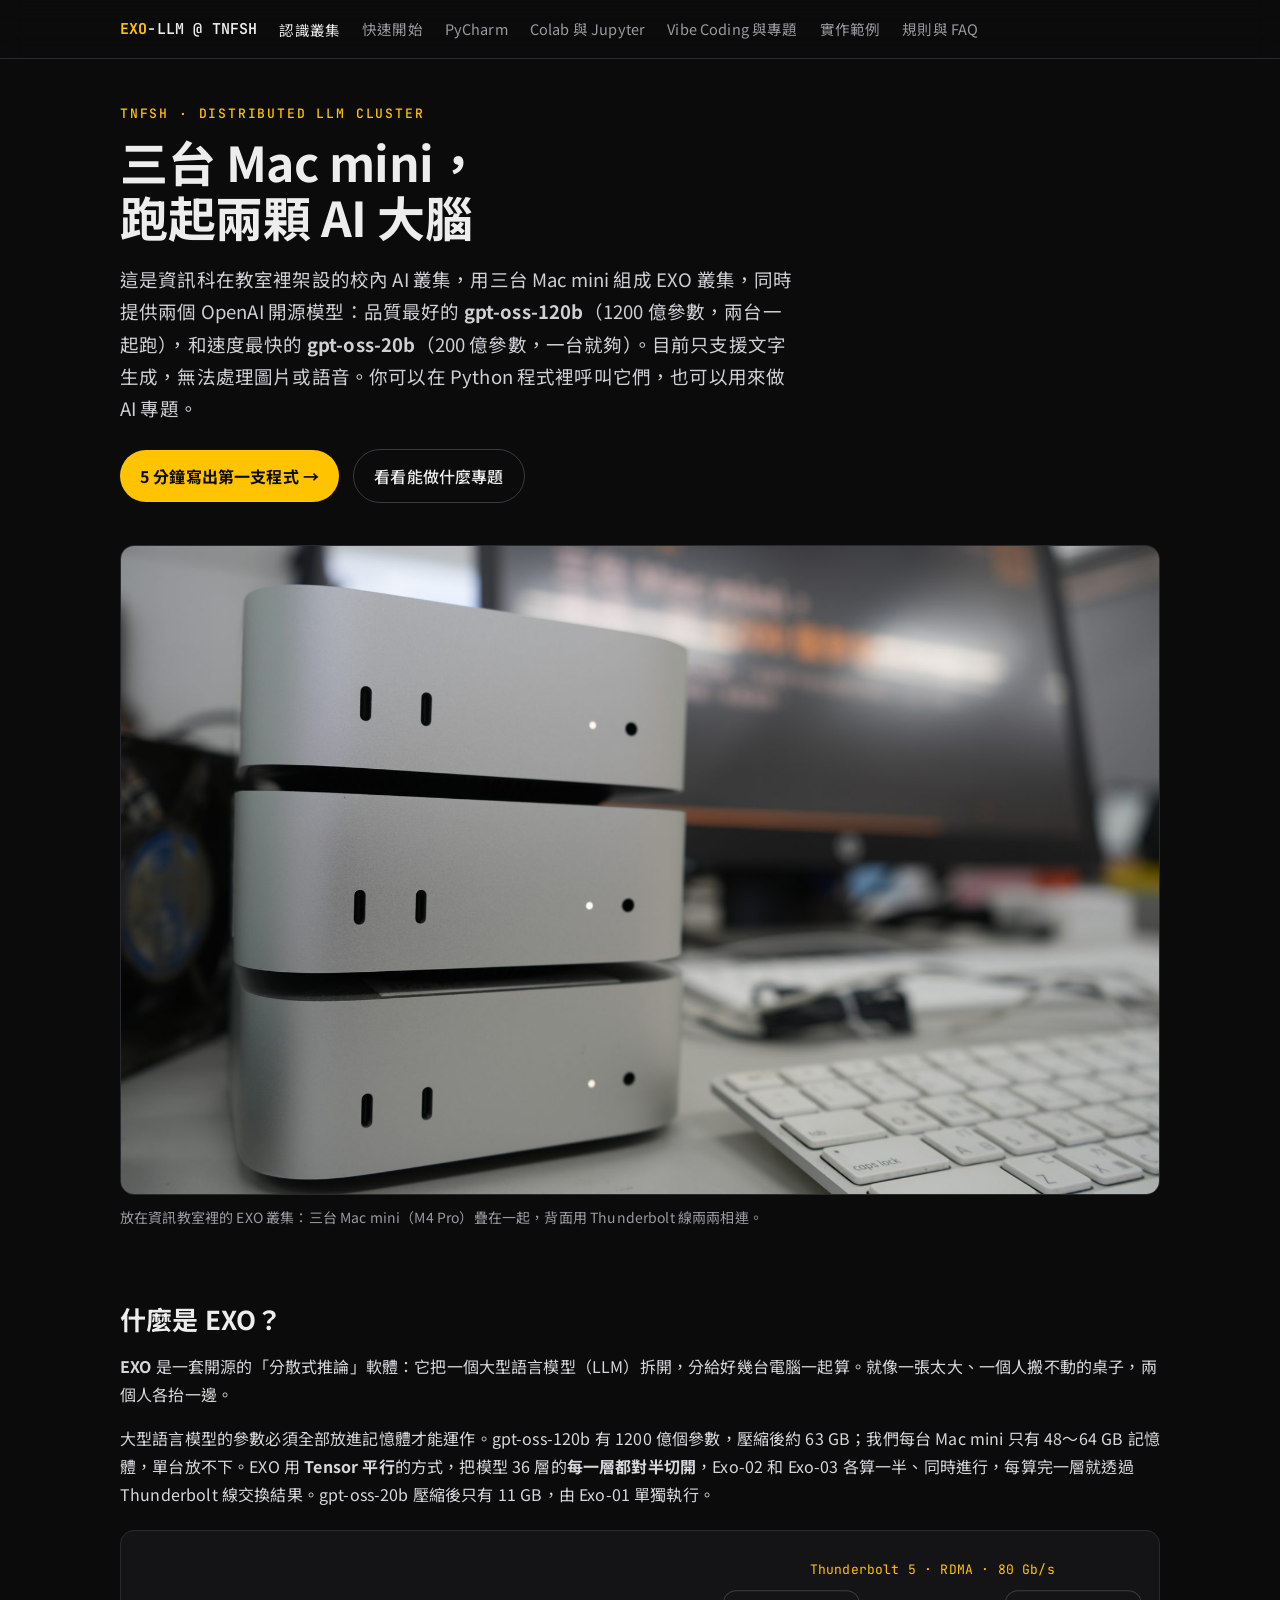
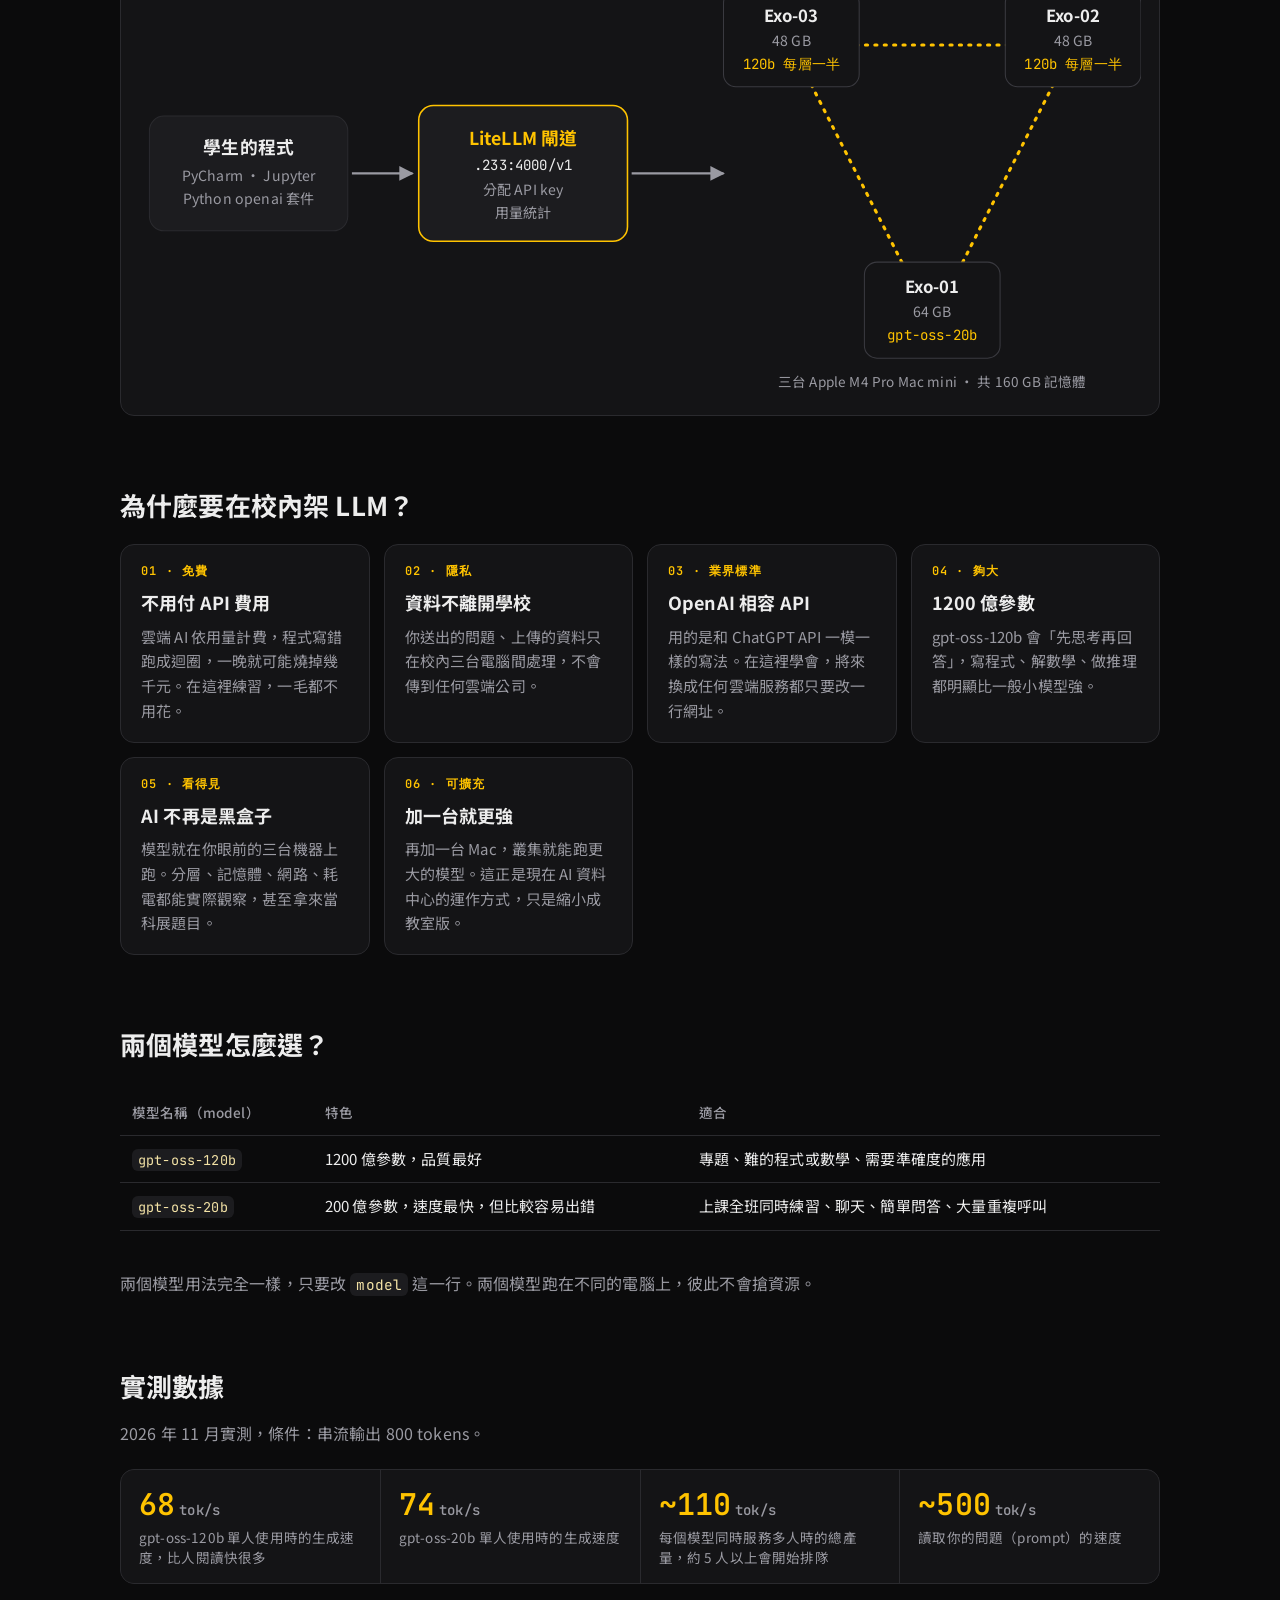
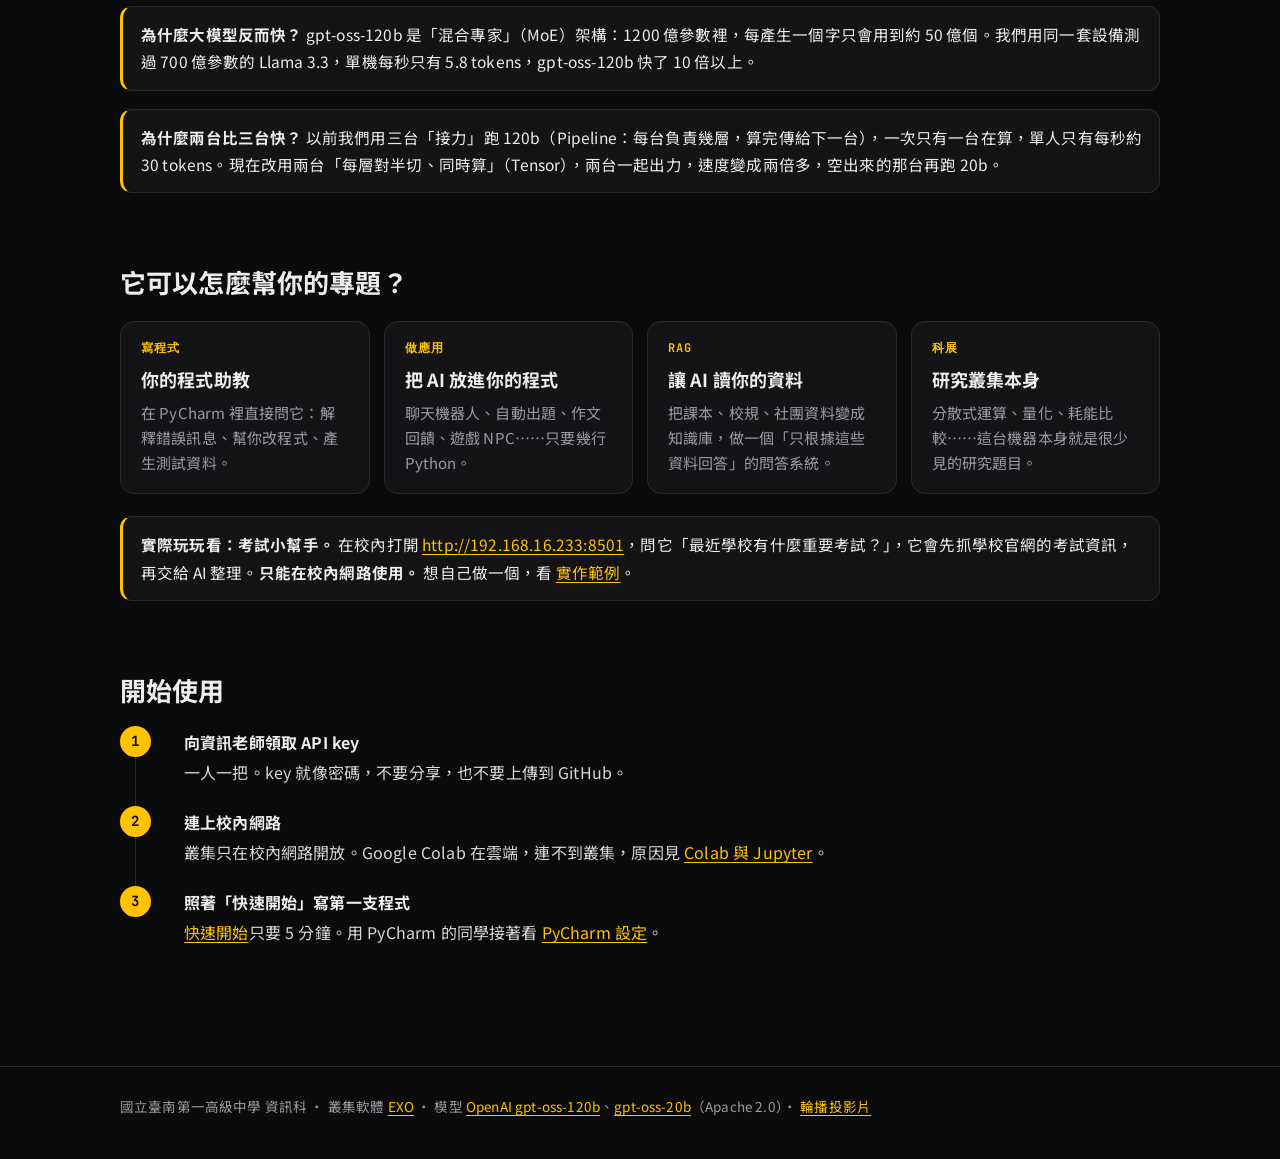
==== commit 10e1d29c: "首頁架構圖說明縮短（原本超出圖框） Co-Authored-By: Claude Opus 5.5 <noreply@anthropic.com>" ====
--- a/index.html
+++ b/index.html
@@ -82,7 +82,7 @@
         <text x="760" y="353" text-anchor="middle" fill="#9a9aa2">64 GB</text>
         <text x="760" y="375" text-anchor="middle" fill="#ffc300" font-family="JetBrains Mono, monospace">gpt-oss-20b</text>
       </g>
-      <text x="760" y="420" text-anchor="middle" fill="#9a9aa2" font-size="13">三台 Apple M4 Pro Mac mini · 共 160 GB 記憶體 · 上面兩台合跑 120b、下面一台跑 20b</text>
+      <text x="760" y="420" text-anchor="middle" fill="#9a9aa2" font-size="13">三台 Apple M4 Pro Mac mini · 共 160 GB 記憶體</text>
     </svg>
   </div>
 
